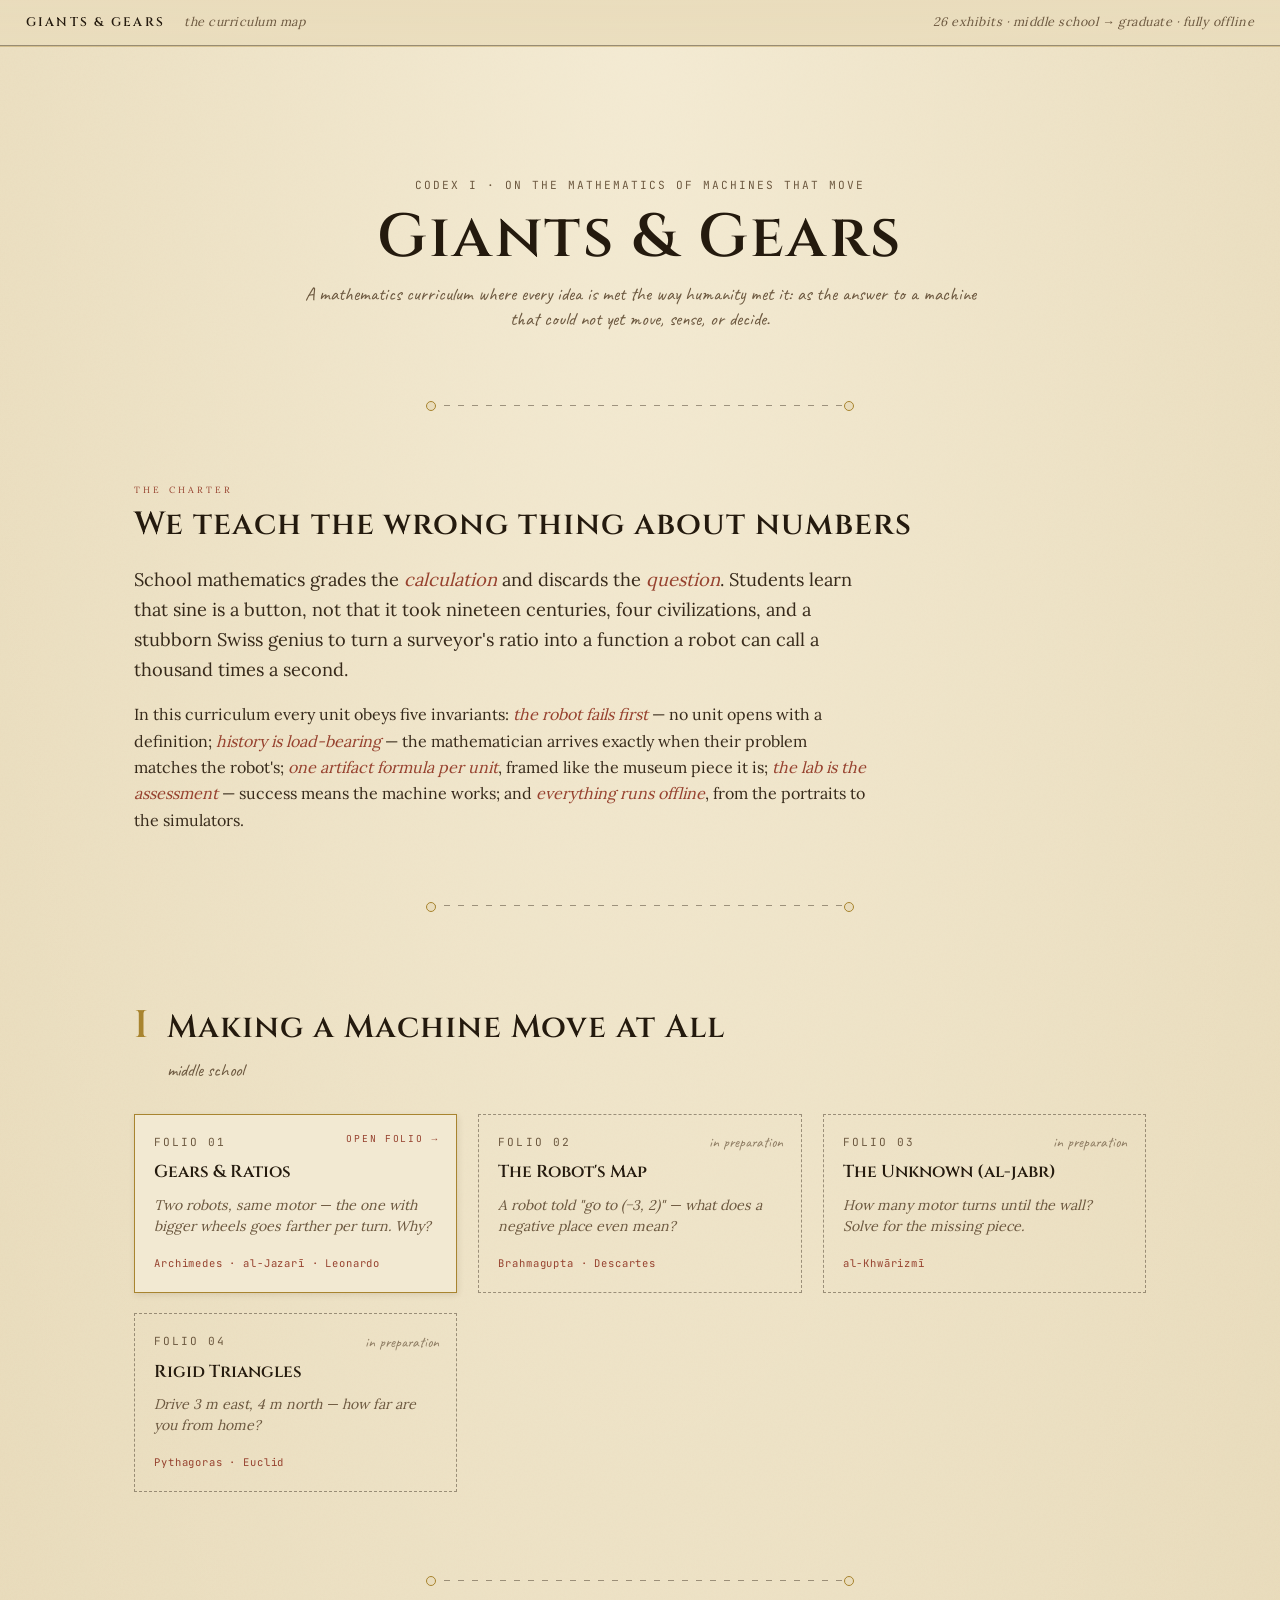
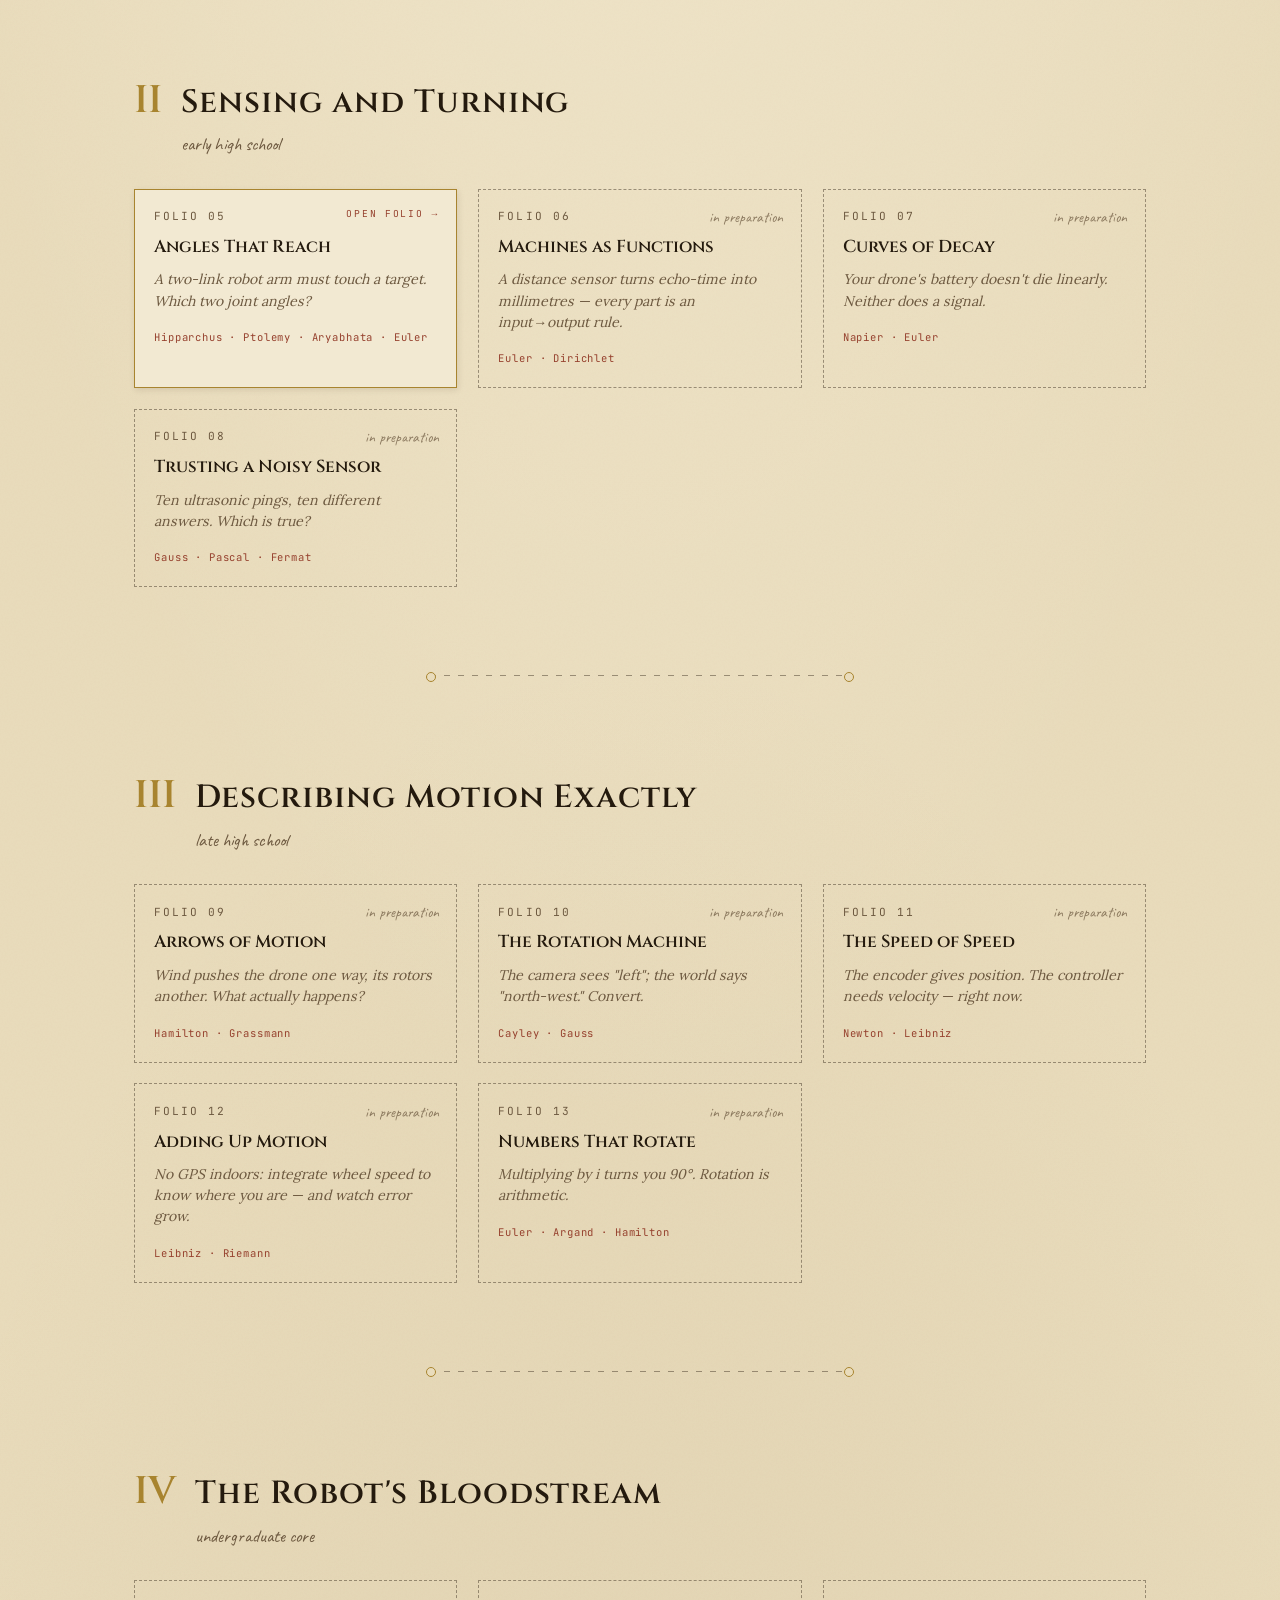
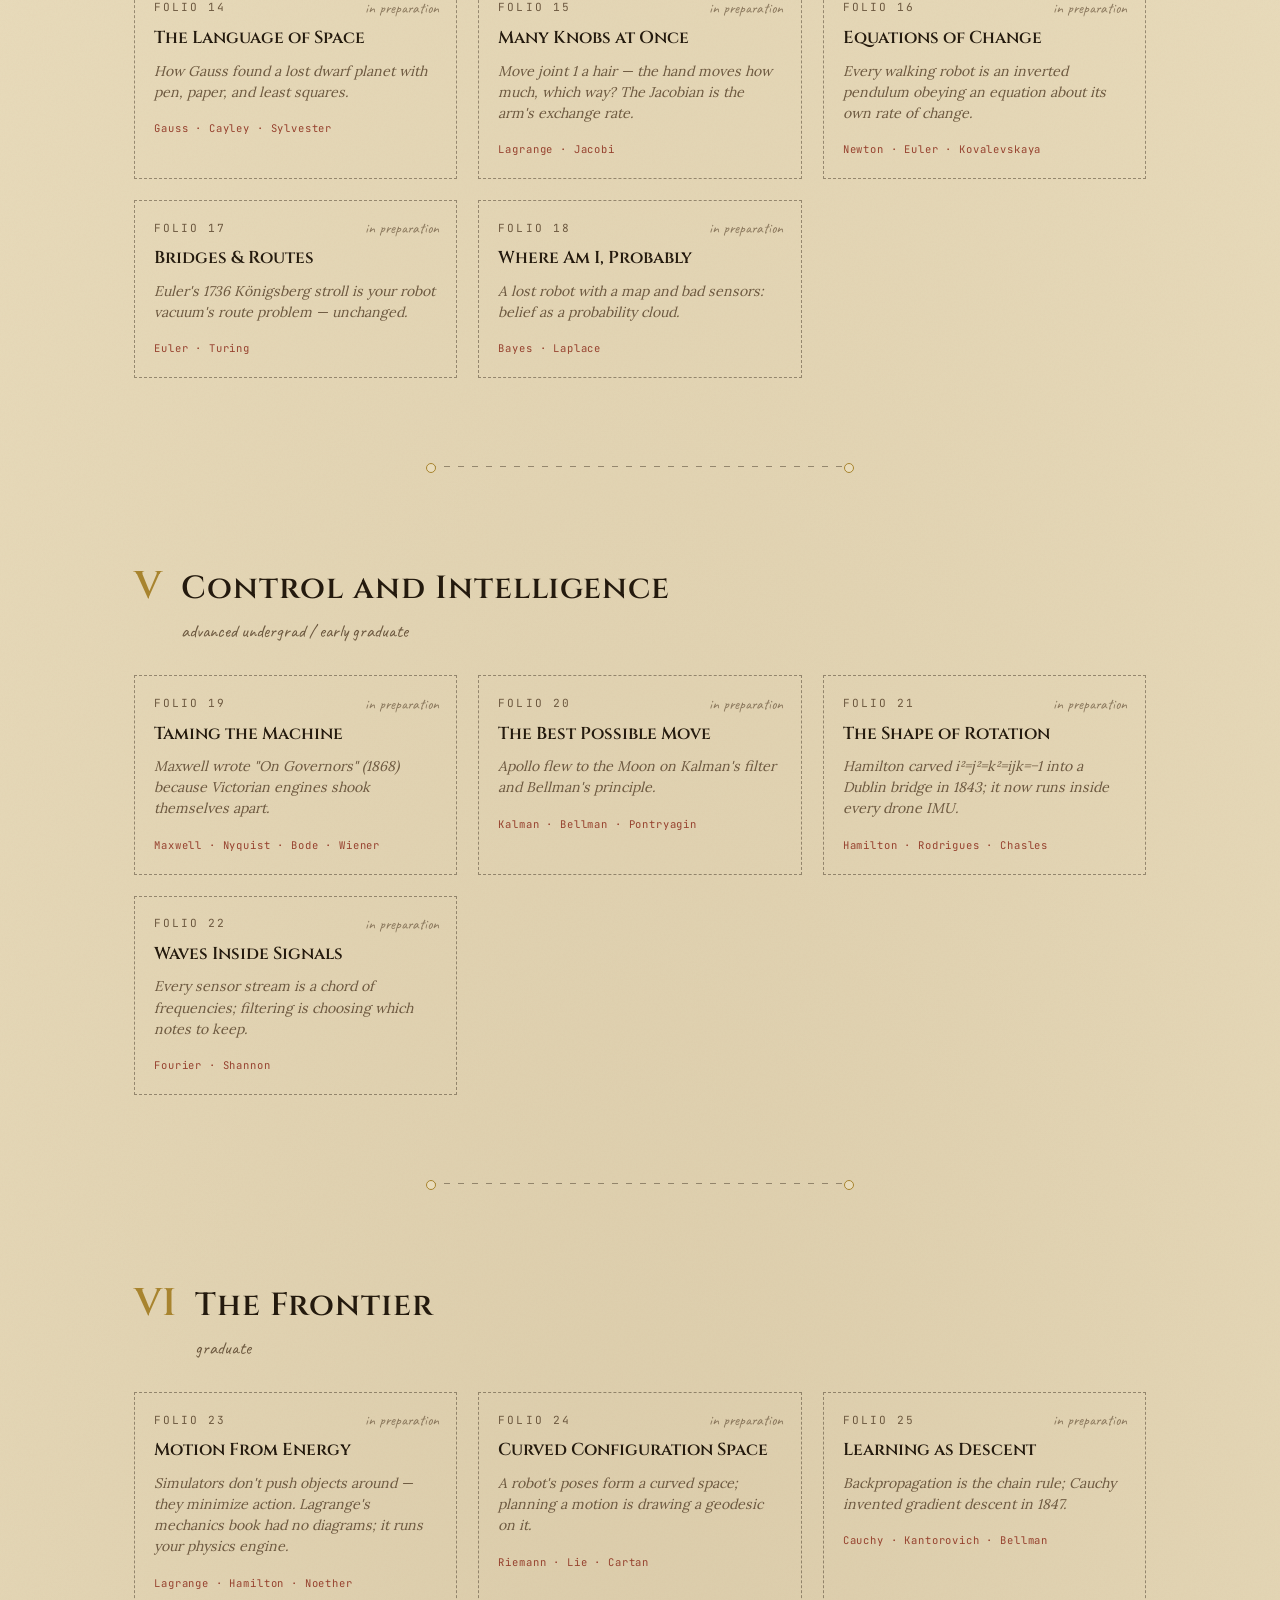
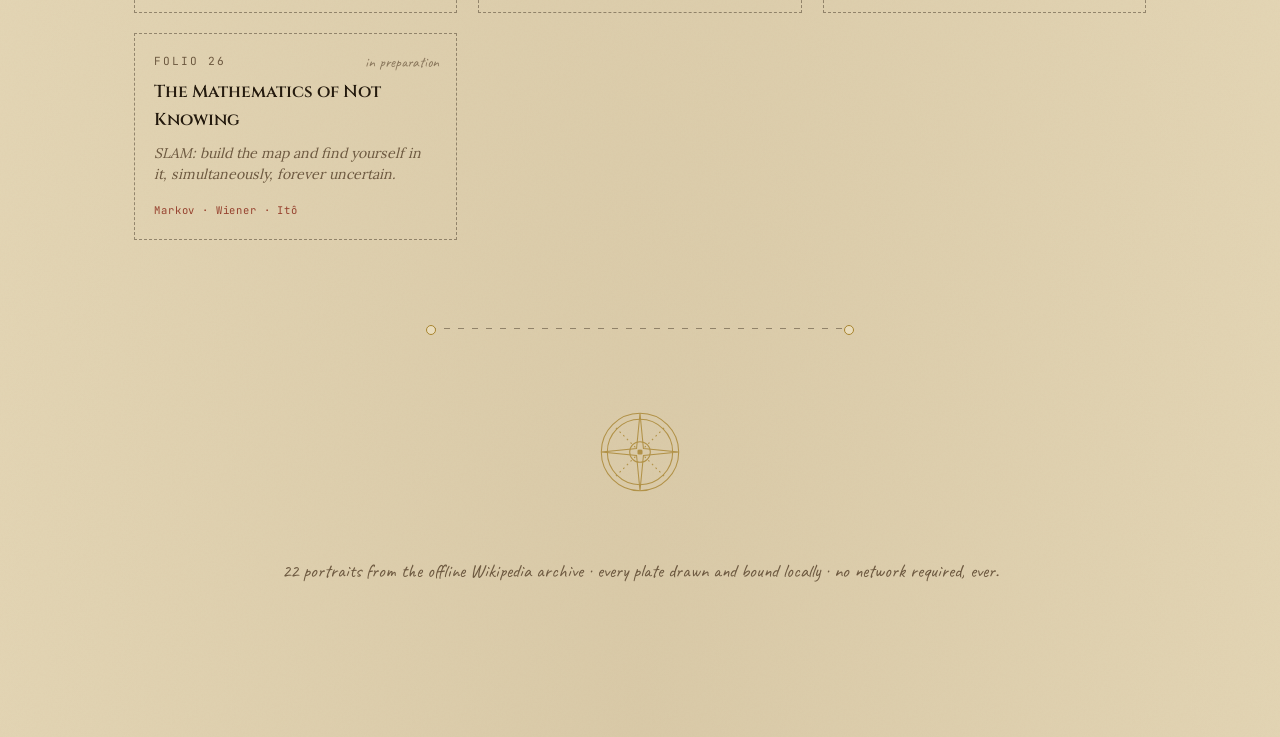
==== index.html @ b10ef2d5 "Giants & Gears — robotics-first math curriculum site Codex-styled offline site: full 26-unit skeleto" ====
<!doctype html>
<html lang="en">
<head>
<meta charset="utf-8">
<meta name="viewport" content="width=device-width, initial-scale=1">
<title>Giants &amp; Gears — a robotics-first mathematics curriculum</title>
<link rel="stylesheet" href="assets/css/golden-archive-kit.css">
<link rel="stylesheet" href="assets/css/site.css">
</head>
<body>
<nav class="chrome">
  <a class="wordmark" href="index.html">Giants &amp; Gears</a>
  <span class="crumb">the curriculum map</span>
  <span class="right">26 exhibits · middle school → graduate · fully offline</span>
</nav>

<main>
  <header style="text-align:center; margin:4rem 0 1rem;">
    <div class="catalog reveal">CODEX I · ON THE MATHEMATICS OF MACHINES THAT MOVE</div>
    <h1 class="reveal" style="margin:.6rem 0;">Giants &amp; Gears</h1>
    <p class="plaque-caption reveal" style="max-width:44rem;margin:0 auto;">
      A mathematics curriculum where every idea is met the way humanity met it:
      as the answer to a machine that could not yet move, sense, or decide.
    </p>
  </header>

  <div class="constellation-rule"></div>

  <section class="exhibit wide reveal" style="margin:3rem 0;">
    <div>
      <div class="smallcaps">the charter</div>
      <h2>We teach the wrong thing about numbers</h2>
      <p class="lede">
        School mathematics grades the <em>calculation</em> and discards the
        <em>question</em>. Students learn that sine is a button, not that it took
        nineteen centuries, four civilizations, and a stubborn Swiss genius to turn
        a surveyor's ratio into a function a robot can call a thousand times a second.
      </p>
      <p style="margin-top:1rem;">
        In this curriculum every unit obeys five invariants:
        <em>the robot fails first</em> — no unit opens with a definition;
        <em>history is load-bearing</em> — the mathematician arrives exactly when their problem matches the robot's;
        <em>one artifact formula per unit</em>, framed like the museum piece it is;
        <em>the lab is the assessment</em> — success means the machine works;
        and <em>everything runs offline</em>, from the portraits to the simulators.
      </p>
    </div>
  </section>

  <div class="constellation-rule"></div>
  <div id="map"></div>

  <div class="seal">
    <svg viewBox="0 0 100 100" xmlns="http://www.w3.org/2000/svg" aria-label="compass rose seal">
      <g fill="none" stroke="#a8842f" stroke-width="1.2">
        <circle cx="50" cy="50" r="45"/>
        <circle cx="50" cy="50" r="38"/>
        <circle cx="50" cy="50" r="12"/>
        <path d="M50 5 L54 46 L95 50 L54 54 L50 95 L46 54 L5 50 L46 46 Z"/>
        <path d="M22 22 L50 50 M78 22 L50 50 M22 78 L50 50 M78 78 L50 50" stroke-dasharray="2 4"/>
      </g>
      <circle cx="50" cy="50" r="3" fill="#a8842f"/>
    </svg>
  </div>

  <footer>
    <div class="plaque-caption">
      22 portraits from the offline Wikipedia archive · every plate drawn and bound
      locally · no network required, ever.
    </div>
  </footer>
</main>

<script>
// ---- the curriculum, as data ----
const STAGES = [
  { num: 'I', name: 'Making a Machine Move at All', band: 'middle school', units: [
    { n: 1, t: 'Gears & Ratios', h: 'Two robots, same motor — the one with bigger wheels goes farther per turn. Why?', g: 'Archimedes · al-Jazarī · Leonardo', href: 'units/gears-and-ratios.html' },
    { n: 2, t: "The Robot's Map", h: 'A robot told "go to (−3, 2)" — what does a negative place even mean?', g: 'Brahmagupta · Descartes' },
    { n: 3, t: 'The Unknown (al-jabr)', h: 'How many motor turns until the wall? Solve for the missing piece.', g: 'al-Khwārizmī' },
    { n: 4, t: 'Rigid Triangles', h: 'Drive 3 m east, 4 m north — how far are you from home?', g: 'Pythagoras · Euclid' },
  ]},
  { num: 'II', name: 'Sensing and Turning', band: 'early high school', units: [
    { n: 5, t: 'Angles That Reach', h: 'A two-link robot arm must touch a target. Which two joint angles?', g: 'Hipparchus · Ptolemy · Aryabhata · Euler', href: 'units/angles-that-reach.html' },
    { n: 6, t: 'Machines as Functions', h: 'A distance sensor turns echo-time into millimetres — every part is an input→output rule.', g: 'Euler · Dirichlet' },
    { n: 7, t: 'Curves of Decay', h: "Your drone's battery doesn't die linearly. Neither does a signal.", g: 'Napier · Euler' },
    { n: 8, t: 'Trusting a Noisy Sensor', h: 'Ten ultrasonic pings, ten different answers. Which is true?', g: 'Gauss · Pascal · Fermat' },
  ]},
  { num: 'III', name: 'Describing Motion Exactly', band: 'late high school', units: [
    { n: 9, t: 'Arrows of Motion', h: 'Wind pushes the drone one way, its rotors another. What actually happens?', g: 'Hamilton · Grassmann' },
    { n: 10, t: 'The Rotation Machine', h: 'The camera sees "left"; the world says "north-west." Convert.', g: 'Cayley · Gauss' },
    { n: 11, t: 'The Speed of Speed', h: 'The encoder gives position. The controller needs velocity — right now.', g: 'Newton · Leibniz' },
    { n: 12, t: 'Adding Up Motion', h: 'No GPS indoors: integrate wheel speed to know where you are — and watch error grow.', g: 'Leibniz · Riemann' },
    { n: 13, t: 'Numbers That Rotate', h: 'Multiplying by i turns you 90°. Rotation is arithmetic.', g: 'Euler · Argand · Hamilton' },
  ]},
  { num: 'IV', name: "The Robot's Bloodstream", band: 'undergraduate core', units: [
    { n: 14, t: 'The Language of Space', h: 'How Gauss found a lost dwarf planet with pen, paper, and least squares.', g: 'Gauss · Cayley · Sylvester' },
    { n: 15, t: 'Many Knobs at Once', h: "Move joint 1 a hair — the hand moves how much, which way? The Jacobian is the arm's exchange rate.", g: 'Lagrange · Jacobi' },
    { n: 16, t: 'Equations of Change', h: 'Every walking robot is an inverted pendulum obeying an equation about its own rate of change.', g: 'Newton · Euler · Kovalevskaya' },
    { n: 17, t: 'Bridges & Routes', h: "Euler's 1736 Königsberg stroll is your robot vacuum's route problem — unchanged.", g: 'Euler · Turing' },
    { n: 18, t: 'Where Am I, Probably', h: 'A lost robot with a map and bad sensors: belief as a probability cloud.', g: 'Bayes · Laplace' },
  ]},
  { num: 'V', name: 'Control and Intelligence', band: 'advanced undergrad / early graduate', units: [
    { n: 19, t: 'Taming the Machine', h: 'Maxwell wrote "On Governors" (1868) because Victorian engines shook themselves apart.', g: 'Maxwell · Nyquist · Bode · Wiener' },
    { n: 20, t: 'The Best Possible Move', h: "Apollo flew to the Moon on Kalman's filter and Bellman's principle.", g: 'Kalman · Bellman · Pontryagin' },
    { n: 21, t: 'The Shape of Rotation', h: 'Hamilton carved i²=j²=k²=ijk=−1 into a Dublin bridge in 1843; it now runs inside every drone IMU.', g: 'Hamilton · Rodrigues · Chasles' },
    { n: 22, t: 'Waves Inside Signals', h: 'Every sensor stream is a chord of frequencies; filtering is choosing which notes to keep.', g: 'Fourier · Shannon' },
  ]},
  { num: 'VI', name: 'The Frontier', band: 'graduate', units: [
    { n: 23, t: 'Motion From Energy', h: "Simulators don't push objects around — they minimize action. Lagrange's mechanics book had no diagrams; it runs your physics engine.", g: 'Lagrange · Hamilton · Noether' },
    { n: 24, t: 'Curved Configuration Space', h: "A robot's poses form a curved space; planning a motion is drawing a geodesic on it.", g: 'Riemann · Lie · Cartan' },
    { n: 25, t: 'Learning as Descent', h: 'Backpropagation is the chain rule; Cauchy invented gradient descent in 1847.', g: 'Cauchy · Kantorovich · Bellman' },
    { n: 26, t: 'The Mathematics of Not Knowing', h: 'SLAM: build the map and find yourself in it, simultaneously, forever uncertain.', g: 'Markov · Wiener · Itô' },
  ]},
];

const map = document.getElementById('map');
for (const s of STAGES) {
  const stage = document.createElement('section');
  stage.className = 'stage';
  stage.innerHTML = `
    <div class="stage-head reveal">
      <span class="num">${s.num}</span>
      <div>
        <h2 style="margin:0;">${s.name}</h2>
        <span class="band">${s.band}</span>
      </div>
    </div>`;
  const grid = document.createElement('div');
  grid.className = 'units';
  for (const u of s.units) {
    const a = document.createElement(u.href ? 'a' : 'div');
    if (u.href) { a.href = u.href; a.className = 'unit open reveal'; }
    else a.className = 'unit planned reveal';
    a.innerHTML = `
      <span class="catalog">FOLIO ${String(u.n).padStart(2, '0')}</span>
      <span class="title">${u.t}</span>
      <p class="hook">${u.h}</p>
      <span class="giants">${u.g}</span>`;
    grid.appendChild(a);
  }
  stage.appendChild(grid);
  map.appendChild(stage);
  const rule = document.createElement('div');
  rule.className = 'constellation-rule';
  map.appendChild(rule);
}
</script>
<script src="assets/js/site.js"></script>
</body>
</html>
---- assets/css/golden-archive-kit.css ----
﻿/* ============================================================
   Golden Archive kit — generated by Ultra-PC assets
   palette: golden-archive   gradient: archive-space
   fonts: Fraunces (body) / Playfair Display (display)
   ============================================================ */

:root {  /* Golden Archive */
  --font: 'Fraunces', 'Georgia', serif;
  --mono: 'JetBrains Mono', 'Consolas', monospace;
  --bg: #04070f;
  --bg2: #0a1224;
  --surface: #0b101f;
  --surface-glass: rgba(217,180,83,0.06);
  --accent: #d9b453;
  --accent2: #f2dc9b;
  --text: #e8e2d0;
  --muted: #77809a;
  --border: #5a4b2c;
  --radius: 6px;
  --shadow: 0 0 24px rgba(217,180,83,0.18);
}

/* --- base --- */
* { box-sizing: border-box; margin: 0; }
body { font-family: var(--font); color: var(--text);
       background: var(--bg); line-height: 1.6; }
.btn { padding: 0.7rem 1.5rem; border: 1px solid var(--border);
       border-radius: var(--radius); cursor: pointer; font-weight: 600;
       background: var(--accent); color: #fff;
       transition: filter .15s, transform .05s; }
.btn:hover { filter: brightness(1.08); } .btn:active { transform: translateY(1px); }

/* --- gradient util (archive-space) --- */
.hero-bg { background: radial-gradient(at 72% 8%, rgba(217,180,83,0.13) 0px, transparent 45%), radial-gradient(at 18% 85%, rgba(32,42,92,0.55) 0px, transparent 55%), linear-gradient(180deg, #04070f 0%, #0a1224 100%); }

/* --- navbar-glass --- */
.nav {
  display: flex; align-items: center; justify-content: space-between;
  padding: 0.8rem 1.4rem; position: sticky; top: 0; z-index: 50;
  background: rgba(255, 255, 255, 0.55);
  backdrop-filter: blur(12px) saturate(150%);
  -webkit-backdrop-filter: blur(12px) saturate(150%);
  border-bottom: 1px solid rgba(255, 255, 255, 0.4);
}
.nav .brand { font-weight: 700; letter-spacing: -0.01em; }
.nav a { color: inherit; text-decoration: none; opacity: 0.75; margin-left: 1.2rem; }
.nav a:hover { opacity: 1; }

/* --- hero-centered --- */
.hero {
  min-height: 70vh; display: grid; place-items: center;
  text-align: center; padding: 4rem 1.5rem; gap: 1rem;
}
.hero h1 { font-size: clamp(2rem, 6vw, 4rem); line-height: 1.05; letter-spacing: -0.02em; }
.hero p { max-width: 52ch; margin: 0 auto; opacity: 0.75; font-size: 1.1rem; }
.hero .cta { display: flex; gap: 0.8rem; justify-content: center; margin-top: 0.6rem; }

/* --- feature-card --- */
.feature {
  padding: 1.5rem; border-radius: 16px;
  background: var(--surface, #fff);
  border: 1px solid var(--border, #e5e7eb);
  transition: transform 0.2s, box-shadow 0.2s;
}
.feature:hover { transform: translateY(-4px); box-shadow: 0 12px 28px rgba(0,0,0,0.12); }
.feature .icon {
  width: 44px; height: 44px; border-radius: 12px; display: grid; place-items: center;
  background: color-mix(in srgb, var(--accent, #2b8fd6) 15%, transparent);
  color: var(--accent, #2b8fd6); margin-bottom: 0.8rem;
}

/* --- badge-pill --- */
.badge {
  display: inline-flex; align-items: center; gap: 0.35em;
  padding: 0.25em 0.7em; border-radius: 999px; font-size: 0.8rem; font-weight: 600;
  background: color-mix(in srgb, var(--accent, #2b8fd6) 15%, transparent);
  color: var(--accent, #2b8fd6);
}

/* --- input-field --- */
.field {
  width: 100%; padding: 0.7rem 1rem; border-radius: 10px;
  border: 1px solid var(--border, #d1d5db);
  background: var(--surface, #fff); color: inherit; font: inherit;
  transition: border-color 0.15s, box-shadow 0.15s;
}
.field:focus {
  outline: none; border-color: var(--accent, #2b8fd6);
  box-shadow: 0 0 0 3px color-mix(in srgb, var(--accent, #2b8fd6) 25%, transparent);
}

/* --- animation: fade-in-up --- */
.fade-in-up { animation: fade-in-up 0.6s cubic-bezier(0.22,1,0.36,1) both; }
@keyframes fade-in-up { from { opacity: 0; transform: translateY(20px); } to { opacity: 1; transform: none; } }
---- assets/css/site.css ----
/* ============================================================
   Giants & Gears — "da Vinci codex" styling
   Parchment field, iron-gall ink, red-chalk annotations, and a
   faint hint of gold leaf. Interactive labs remain dark navy
   "technical plates" bound into the notebook.
   Performance notes: no fixed blend-mode overlays, no rAF loops —
   texture and vignette are static backgrounds.
   ============================================================ */

@font-face {
  font-family: 'Cinzel';
  src: url('../fonts/cinzel-600.woff2') format('woff2');
  font-weight: 600; font-display: swap;
}
@font-face {
  font-family: 'Lora';
  src: url('../fonts/lora-400.woff2') format('woff2');
  font-weight: 400; font-display: swap;
}
@font-face {
  font-family: 'Caveat';
  src: url('../fonts/caveat-400.woff2') format('woff2');
  font-weight: 400; font-display: swap;
}
@font-face {
  font-family: 'JetBrains Mono';
  src: url('../fonts/jetbrains-mono-400.woff2') format('woff2');
  font-weight: 400; font-display: swap;
}

:root {
  /* codex palette — grown from the vault's dark-academia set */
  --paper: #e9dcbc;
  --paper-deep: #ddcda6;
  --mat: #f2e9d2;          /* lighter mat inside frames */
  --ink: #372a1b;
  --ink-strong: #241a0e;
  --sepia: #6d5940;        /* muted labels, metadata */
  --chalk: #96412e;        /* red chalk / sanguine accents */
  --gold: #a8842f;         /* faint gold leaf — used sparingly */
  --gold-hi: #c2a04a;
  --rule: rgba(55, 42, 27, .45);
  --plate: #0d1b2a;        /* the dark technical plates (labs, diagrams) */

  --display: 'Cinzel', 'Georgia', serif;
  --hand: 'Caveat', cursive;
  --font: 'Lora', Georgia, serif;
  --mono: 'JetBrains Mono', Consolas, monospace;
}

html { scroll-behavior: smooth; }

body {
  font-family: var(--font);
  color: var(--ink);
  background-color: var(--paper);
  /* static paper grain + gentle age vignette — painted once, never composited */
  background-image:
    radial-gradient(ellipse 120% 90% at 50% 0%, rgba(255, 250, 235, .5), transparent 55%),
    radial-gradient(ellipse 140% 100% at 50% 100%, rgba(120, 90, 45, .14), transparent 60%),
    url("data:image/svg+xml,%3Csvg xmlns='http://www.w3.org/2000/svg' width='240' height='240'%3E%3Cfilter id='p'%3E%3CfeTurbulence type='fractalNoise' baseFrequency='0.55' numOctaves='2'/%3E%3CfeColorMatrix values='0 0 0 0 0.48 0 0 0 0 0.38 0 0 0 0 0.22 0 0 0 0.055 0'/%3E%3C/filter%3E%3Crect width='240' height='240' filter='url(%23p)'/%3E%3C/svg%3E");
  line-height: 1.65;
  min-height: 100vh;
  overflow-x: hidden;
}

/* ---- chrome: a codex header rule ---- */
.chrome {
  position: fixed; top: 0; left: 0; right: 0; z-index: 100;
  display: flex; align-items: baseline; gap: 1.2rem;
  padding: .7rem 1.6rem;
  background: linear-gradient(rgba(233, 220, 188, .97), rgba(233, 220, 188, .88));
  border-bottom: 1px solid var(--rule);
  box-shadow: 0 1px 0 rgba(168, 132, 47, .35);   /* the gold hairline */
  font-size: .78rem; letter-spacing: .14em; text-transform: uppercase;
}
.chrome .wordmark { font-family: var(--display); color: var(--ink-strong); font-weight: 600; text-decoration: none; letter-spacing: .18em; }
.chrome .crumb { color: var(--sepia); font-style: italic; text-transform: none; letter-spacing: .04em; }
.chrome .right { margin-left: auto; color: var(--sepia); font-style: italic; text-transform: none; letter-spacing: .04em; }

main { max-width: 1060px; margin: 0 auto; padding: 7rem 1.5rem 6rem; }

/* ---- typography: inscription capitals, ink body, chalk notes ---- */
h1, h2, h3 { font-family: var(--display); font-weight: 600; color: var(--ink-strong); }
h1 { font-size: clamp(2.2rem, 5.6vw, 3.8rem); line-height: 1.12; letter-spacing: .04em; }
h2 { font-size: clamp(1.4rem, 3.2vw, 2rem); margin-bottom: .8rem; letter-spacing: .03em; }
h3 { font-size: 1.1rem; }
.smallcaps {
  font-variant: small-caps; letter-spacing: .24em; font-size: .82rem;
  color: var(--chalk); text-transform: lowercase;
}
.catalog { font-family: var(--mono); font-size: .7rem; color: var(--sepia); letter-spacing: .18em; }
.plaque-caption { font-family: var(--hand); color: var(--sepia); font-size: 1.18rem; line-height: 1.35; }
p.lede { font-size: 1.14rem; color: var(--ink); max-width: 46rem; }
p { color: var(--ink); max-width: 46rem; }
em { color: var(--chalk); }
code, .mono { font-family: var(--mono); color: var(--ink-strong); background: rgba(168, 132, 47, .12); padding: 0 .25em; border-radius: 3px; font-size: .88em; }

/* ---- the plate frame: ink line, paper mat, whisper of gold ---- */
.frame {
  border: 1px solid var(--gold);
  box-shadow: inset 0 0 0 1px var(--rule), 2px 3px 10px rgba(58, 44, 26, .18);
  background: var(--mat);
  padding: 10px;
}
.frame img, .frame svg { display: block; width: 100%; height: auto; }

/* ---- folio sections ---- */
.exhibit {
  margin: 6rem 0; display: grid; gap: 2.4rem;
  grid-template-columns: minmax(0, 7fr) minmax(0, 5fr);
  align-items: center;
}
.exhibit.flip { grid-template-columns: minmax(0, 5fr) minmax(0, 7fr); }
.exhibit.flip .art { order: -1; }
.exhibit.wide { grid-template-columns: 1fr; }
@media (max-width: 760px) {
  .exhibit, .exhibit.flip { grid-template-columns: 1fr; }
  .exhibit.flip .art { order: 0; }
}

/* reveal: pages settle into place (kept light) */
.reveal { opacity: 0; transform: translateY(18px); transition: opacity .6s ease, transform .6s ease; }
.reveal.lit { opacity: 1; transform: none; }
@media (prefers-reduced-motion: reduce) { .reveal { opacity: 1; transform: none; transition: none; } }

/* ---- portraits: sketches pinned into the notebook ---- */
.gallery { display: flex; flex-wrap: wrap; gap: 2.2rem; justify-content: center; margin: 2.5rem 0; }
.portrait { width: 200px; text-align: center; }
.portrait .frame { padding: 7px; }
.portrait:nth-child(odd) .frame { transform: rotate(-1.1deg); }
.portrait:nth-child(even) .frame { transform: rotate(.8deg); }
.portrait .frame img { filter: sepia(.32) contrast(1.02) saturate(.9); aspect-ratio: 3/4; object-fit: cover; }
.portrait .plaque { margin-top: .8rem; }
.portrait .plaque .name { font-family: var(--display); font-size: .92rem; color: var(--ink-strong); letter-spacing: .08em; }
.portrait .plaque .dates { font-family: var(--mono); font-size: .66rem; color: var(--chalk); letter-spacing: .14em; margin: .2rem 0; }
.portrait .plaque .role { font-family: var(--hand); color: var(--sepia); font-size: 1.02rem; line-height: 1.3; }

/* ---- construction rule: compass points and a dashed ink line ---- */
.constellation-rule {
  height: 1px; margin: 4.5rem auto; max-width: 420px; position: relative;
  background: repeating-linear-gradient(90deg, var(--rule) 0 6px, transparent 6px 14px);
}
.constellation-rule::before, .constellation-rule::after {
  content: ''; position: absolute; top: -3.5px; width: 8px; height: 8px;
  border-radius: 50%; border: 1.5px solid var(--gold); background: var(--paper);
}
.constellation-rule::before { left: -4px; }
.constellation-rule::after { right: -4px; }

/* ---- artifact formulas: ink on the mat, gold hairline ---- */
.formula-artifact { text-align: center; margin: 3rem auto; max-width: 720px; }
.formula-artifact .frame { padding: 2rem 1.8rem; }
.formula-artifact .frame img { width: auto; max-width: 100%; margin: 0 auto; }
.formula-artifact .plaque-caption { margin-top: .9rem; }

/* ---- interactive labs: dark technical plates bound into the page ---- */
.lab {
  border: 1px solid var(--gold);
  box-shadow: inset 0 0 0 1px var(--rule), 2px 4px 12px rgba(58, 44, 26, .2);
  background: var(--mat);
  padding: 1.2rem 1.3rem; margin: 2.5rem 0;
}
.lab-head { display: flex; align-items: baseline; gap: 1rem; margin-bottom: .9rem; }
.lab-head .smallcaps { color: var(--chalk); }
.lab-head .plaque-caption { font-size: 1.08rem; }
.lab canvas { display: block; width: 100%; border: 1px solid var(--rule); background: var(--mat); cursor: crosshair; }
.lab .readout { font-family: var(--mono); font-size: .8rem; color: var(--sepia); margin-top: .9rem; display: flex; flex-wrap: wrap; gap: 1.4rem; }
.lab .readout b { color: var(--ink-strong); font-weight: 400; }
.controls { display: flex; flex-wrap: wrap; gap: 1.2rem; align-items: center; margin-top: 1rem; }
.controls label { color: var(--sepia); font-size: .95rem; font-style: italic; display: flex; align-items: center; gap: .6rem; }
input[type='range'] { accent-color: var(--chalk); width: 170px; }
.toggle {
  font-family: var(--mono); font-size: .74rem; letter-spacing: .1em;
  background: var(--paper); color: var(--ink); border: 1px solid var(--rule);
  border-radius: 3px; padding: .45rem .9rem; cursor: pointer;
  transition: background .15s, color .15s, border-color .15s;
}
.toggle:hover { border-color: var(--chalk); color: var(--chalk); }
.toggle:active { transform: translateY(1px); }
.toggle.on { background: var(--chalk); border-color: var(--chalk); color: var(--mat); }

/* ---- curriculum map (index) ---- */
.stage { margin: 5.5rem 0; }
.stage-head { display: flex; align-items: baseline; gap: 1.2rem; margin-bottom: 1.8rem; }
.stage-head .num { font-family: var(--display); font-size: 2.4rem; color: var(--gold); }
.stage-head .band { font-family: var(--hand); color: var(--sepia); font-size: 1.15rem; }
.units { display: grid; grid-template-columns: repeat(auto-fill, minmax(300px, 1fr)); gap: 1.3rem; }
.unit {
  position: relative; display: block; text-decoration: none;
  border: 1px solid var(--rule);
  background: var(--mat);
  box-shadow: 1px 2px 6px rgba(58, 44, 26, .12);
  padding: 1.1rem 1.2rem;
}
.unit .catalog { display: block; margin-bottom: .45rem; }
.unit .title { font-family: var(--display); font-size: 1.08rem; color: var(--ink-strong); }
.unit .hook { font-style: italic; color: var(--sepia); font-size: .88rem; line-height: 1.5; margin: .5rem 0 .65rem; }
.unit .giants { font-family: var(--mono); font-size: .66rem; color: var(--chalk); letter-spacing: .08em; }

/* only OPEN folios behave like links */
.unit.open { border-color: var(--gold); cursor: pointer; transition: box-shadow .2s, transform .2s; }
.unit.open:hover { box-shadow: 0 0 0 1px var(--gold), 2px 5px 14px rgba(58, 44, 26, .25); transform: translateY(-2px); }
.unit.open::after {
  content: 'OPEN FOLIO →'; position: absolute; top: 1rem; right: 1.1rem;
  font-family: var(--mono); font-size: .6rem; letter-spacing: .18em; color: var(--chalk);
}
/* planned folios read as sketched, not broken */
.unit.planned { border-style: dashed; background: transparent; box-shadow: none; cursor: default; }
.unit.planned::after {
  content: 'in preparation'; position: absolute; top: .95rem; right: 1.1rem;
  font-family: var(--hand); font-size: .95rem; color: var(--sepia); opacity: .75;
}

/* the seal: a compass rose in gold ink, static */
.seal { display: flex; justify-content: center; margin: 5rem 0 2rem; }
.seal svg { width: 86px; height: 86px; opacity: .8; }

footer { text-align: center; padding: 2rem 0 3.5rem; }
footer .plaque-caption { max-width: none; }

a { color: var(--chalk); }
.next-exhibit {
  display: inline-block; margin-top: 1.4rem; padding: .8rem 1.6rem;
  border: 1px solid var(--gold); background: var(--mat); text-decoration: none;
  font-variant: small-caps; letter-spacing: .2em; color: var(--ink-strong);
  box-shadow: inset 0 0 0 1px var(--rule);
  transition: box-shadow .2s;
}
.next-exhibit:hover { box-shadow: inset 0 0 0 1px var(--rule), 2px 4px 12px rgba(58, 44, 26, .25); }
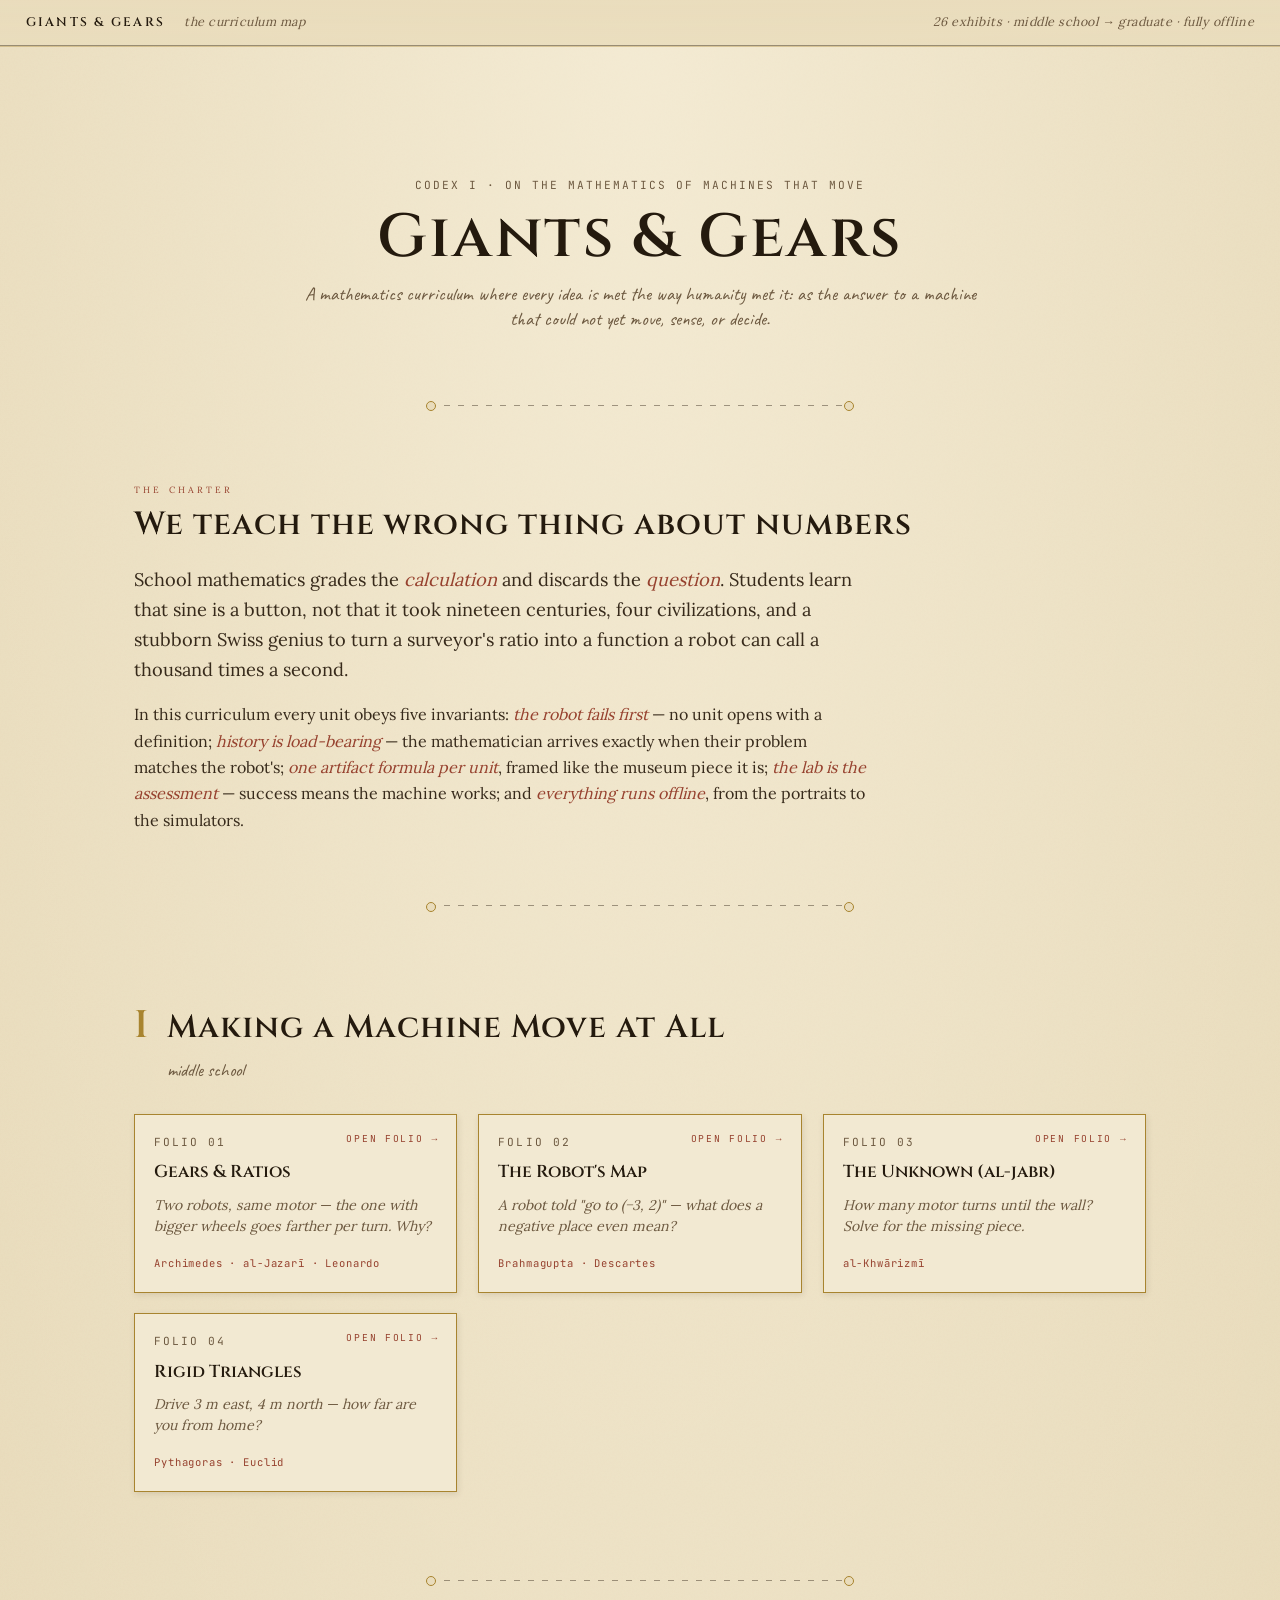
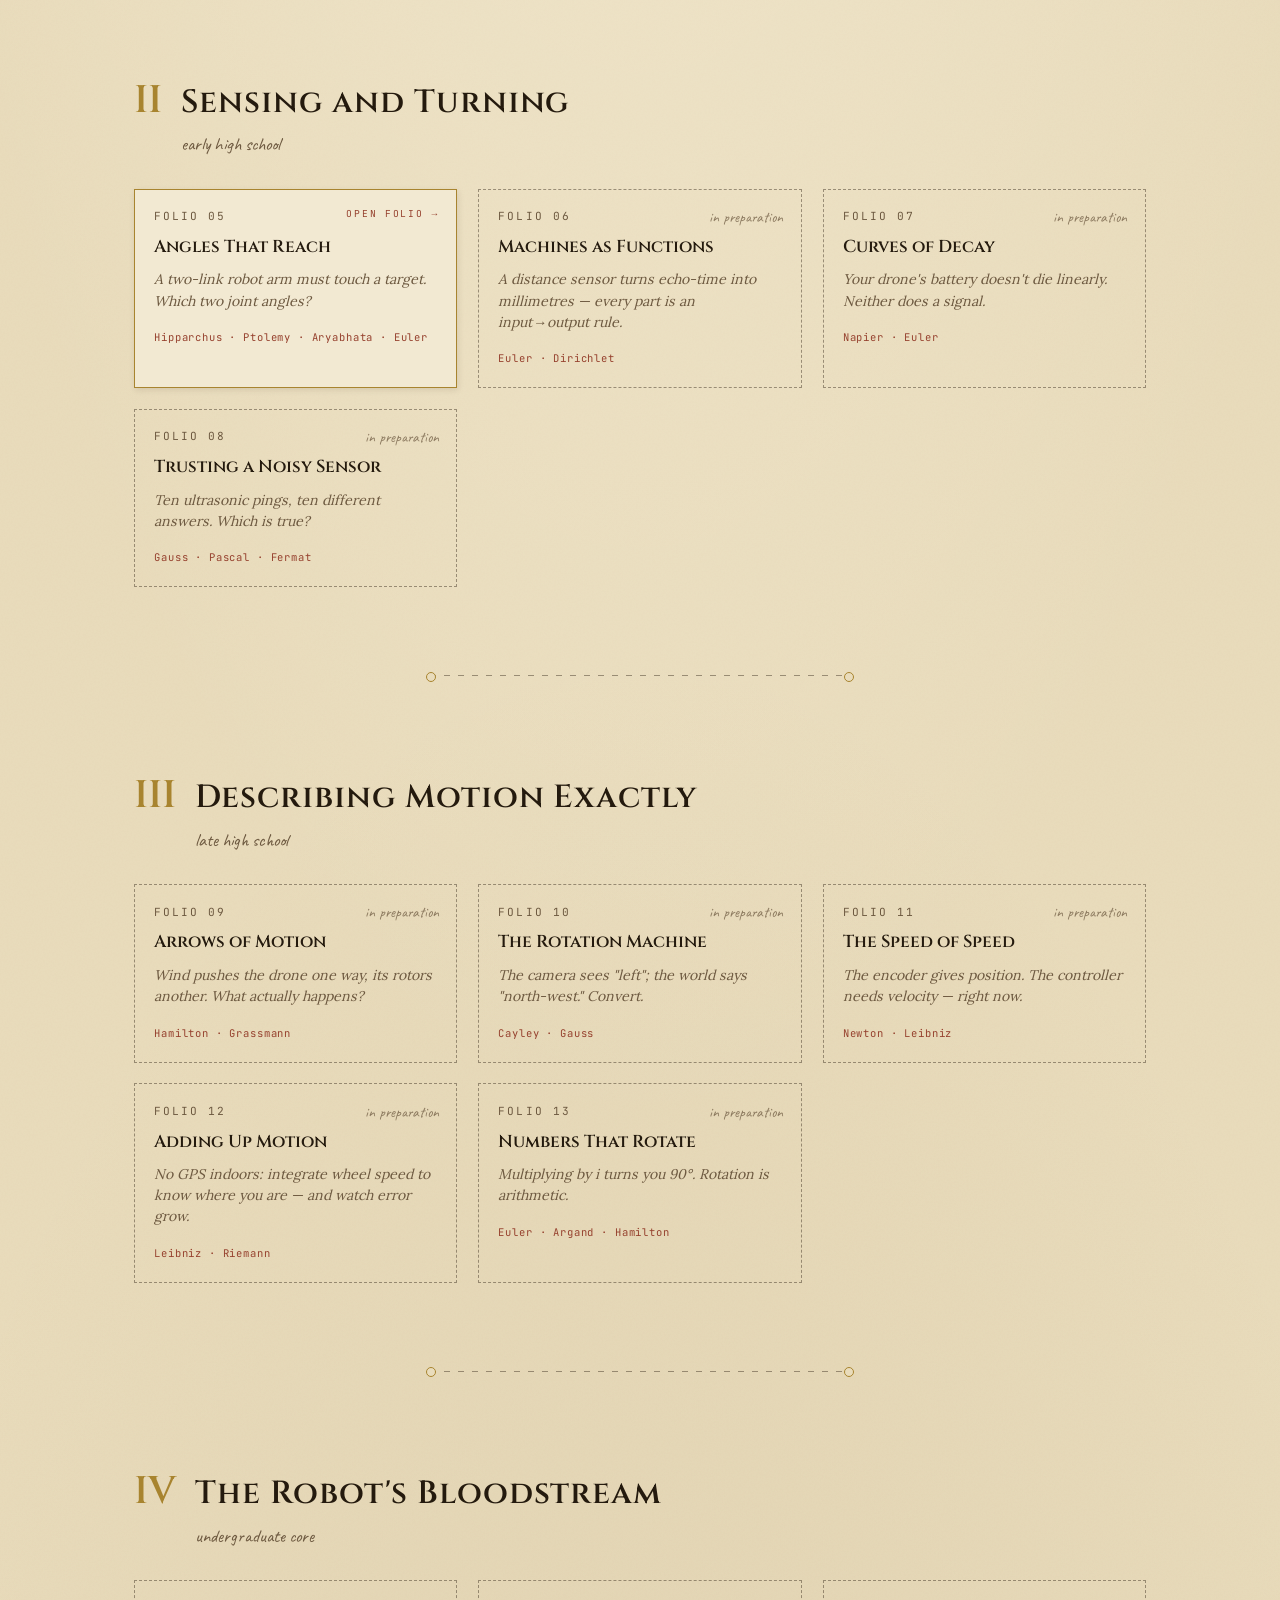
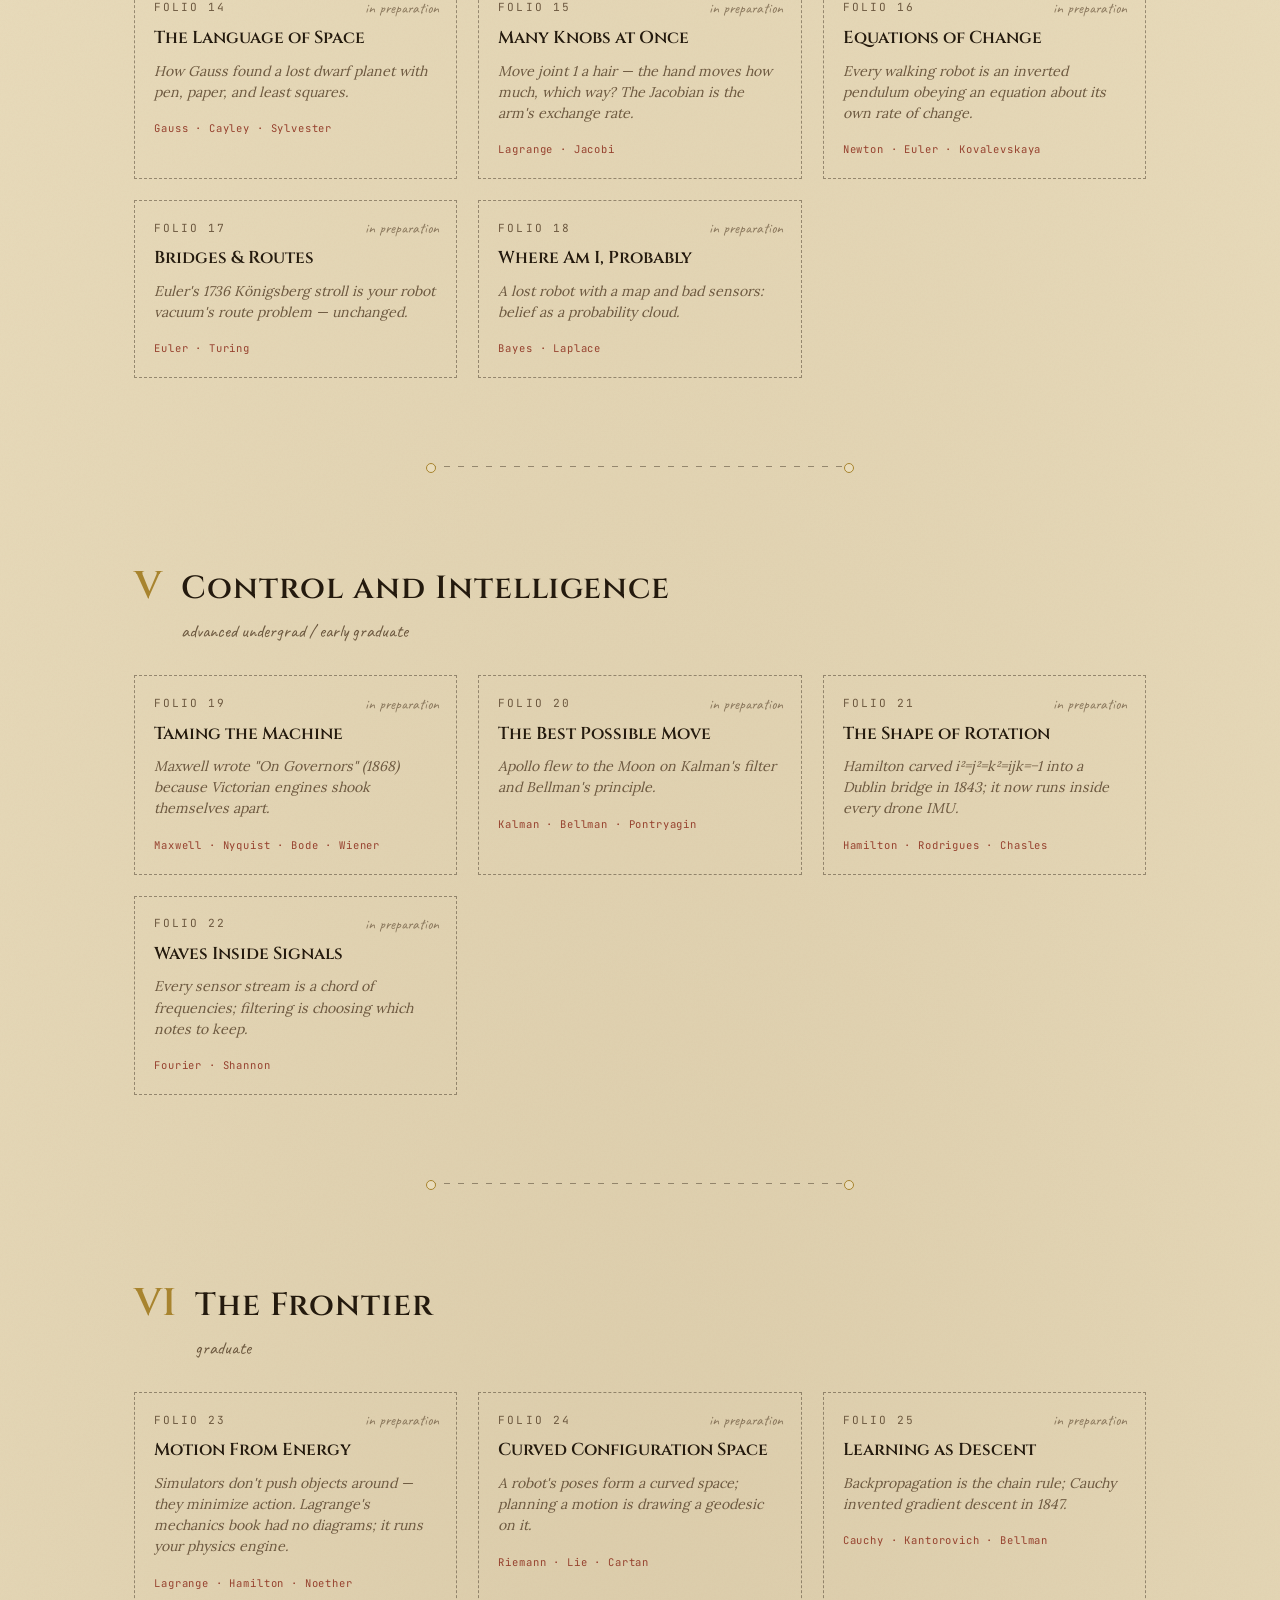
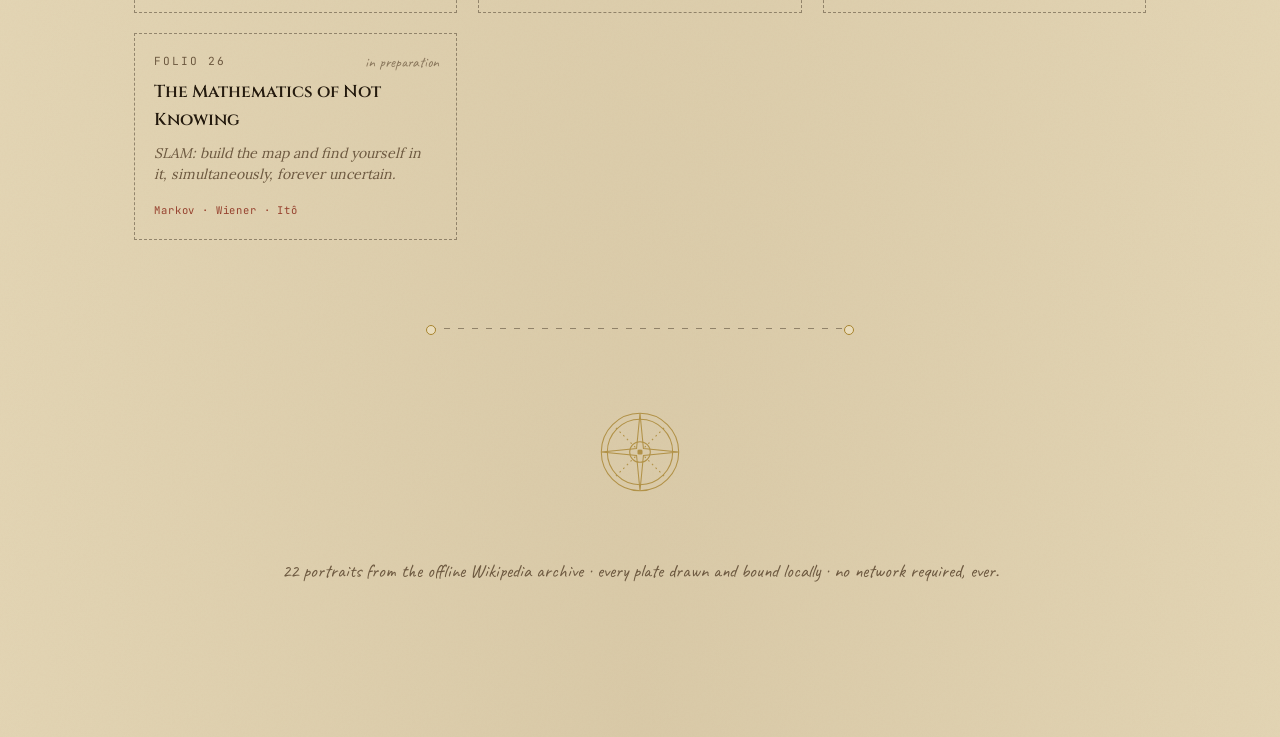
==== commit d09ffe04: "Complete Stage I — Folios 02, 03, 04 The Robot's Map (signed numbers & coordinates; Brahmagupta, Des" ====
--- a/index.html
+++ b/index.html
@@ -76,9 +76,9 @@
 const STAGES = [
   { num: 'I', name: 'Making a Machine Move at All', band: 'middle school', units: [
     { n: 1, t: 'Gears & Ratios', h: 'Two robots, same motor — the one with bigger wheels goes farther per turn. Why?', g: 'Archimedes · al-Jazarī · Leonardo', href: 'units/gears-and-ratios.html' },
-    { n: 2, t: "The Robot's Map", h: 'A robot told "go to (−3, 2)" — what does a negative place even mean?', g: 'Brahmagupta · Descartes' },
-    { n: 3, t: 'The Unknown (al-jabr)', h: 'How many motor turns until the wall? Solve for the missing piece.', g: 'al-Khwārizmī' },
-    { n: 4, t: 'Rigid Triangles', h: 'Drive 3 m east, 4 m north — how far are you from home?', g: 'Pythagoras · Euclid' },
+    { n: 2, t: "The Robot's Map", h: 'A robot told "go to (−3, 2)" — what does a negative place even mean?', g: 'Brahmagupta · Descartes', href: 'units/the-robots-map.html' },
+    { n: 3, t: 'The Unknown (al-jabr)', h: 'How many motor turns until the wall? Solve for the missing piece.', g: 'al-Khwārizmī', href: 'units/the-unknown.html' },
+    { n: 4, t: 'Rigid Triangles', h: 'Drive 3 m east, 4 m north — how far are you from home?', g: 'Pythagoras · Euclid', href: 'units/rigid-triangles.html' },
   ]},
   { num: 'II', name: 'Sensing and Turning', band: 'early high school', units: [
     { n: 5, t: 'Angles That Reach', h: 'A two-link robot arm must touch a target. Which two joint angles?', g: 'Hipparchus · Ptolemy · Aryabhata · Euler', href: 'units/angles-that-reach.html' },
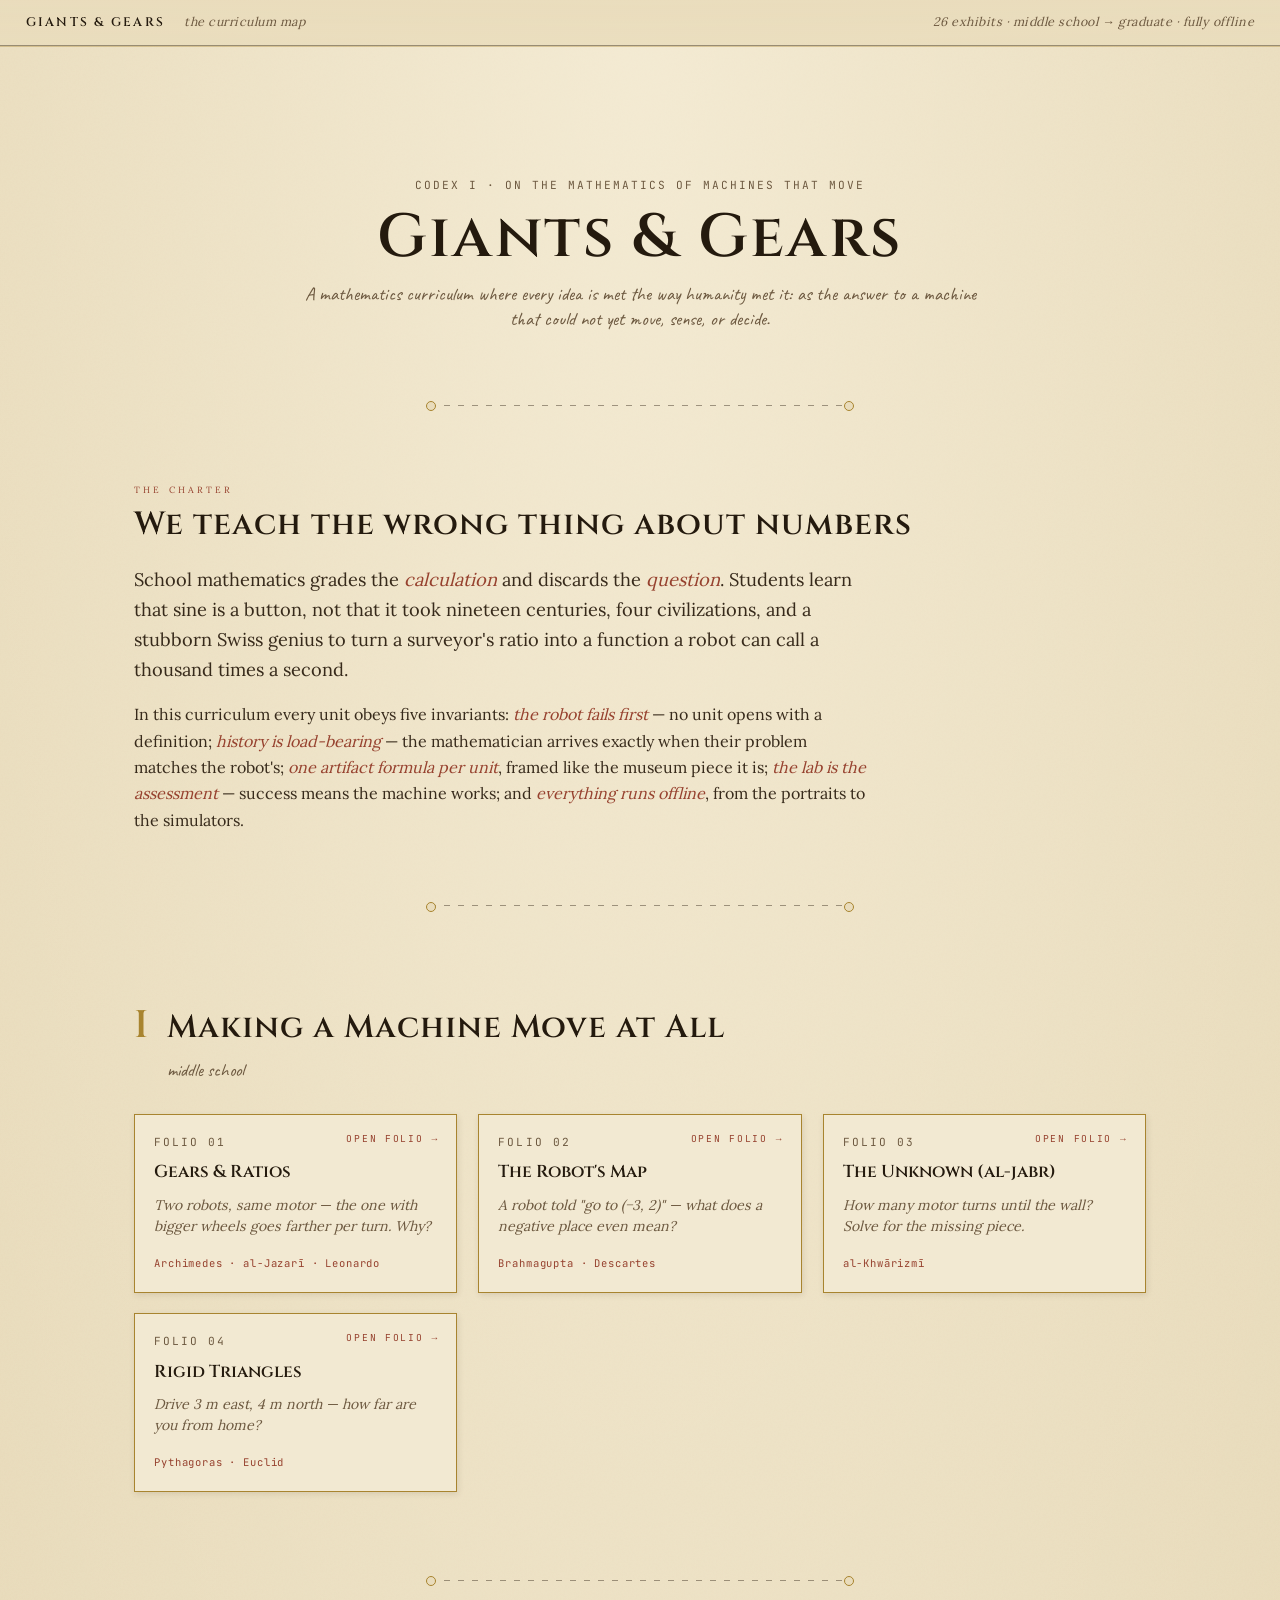
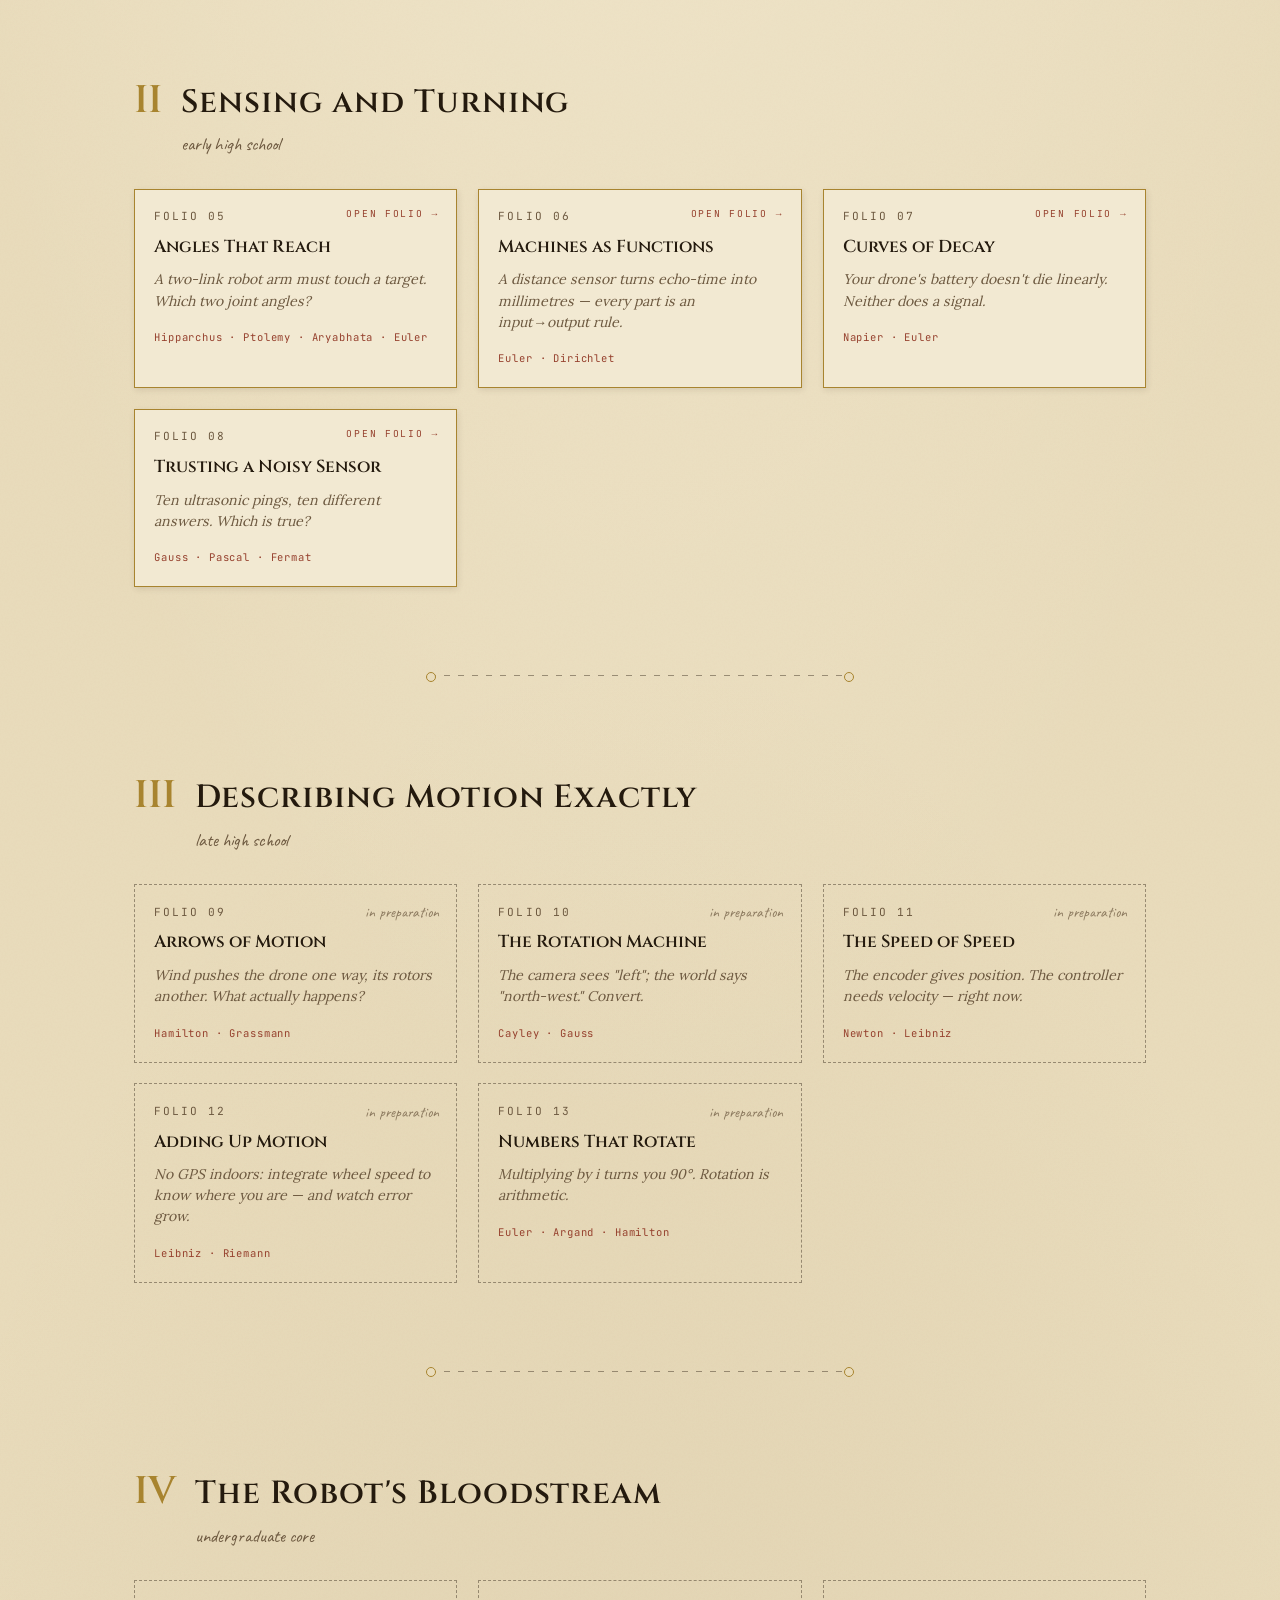
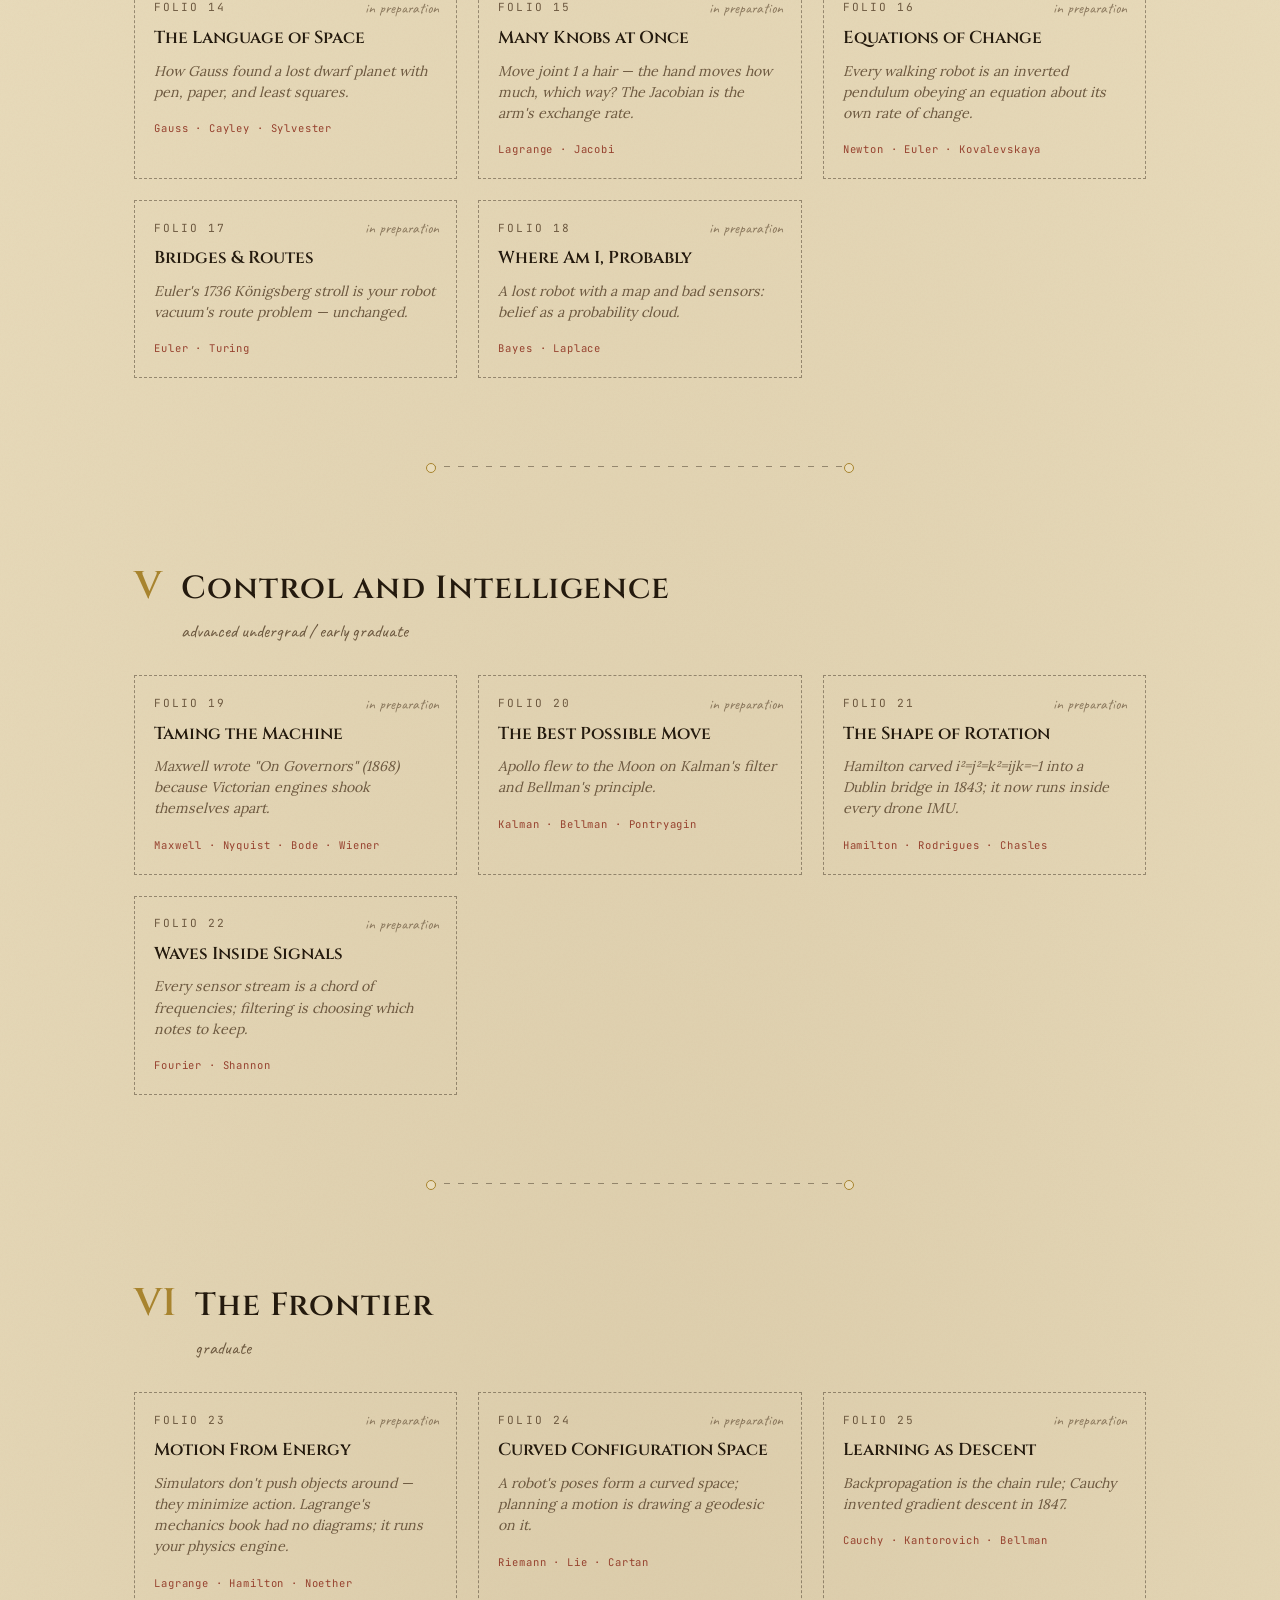
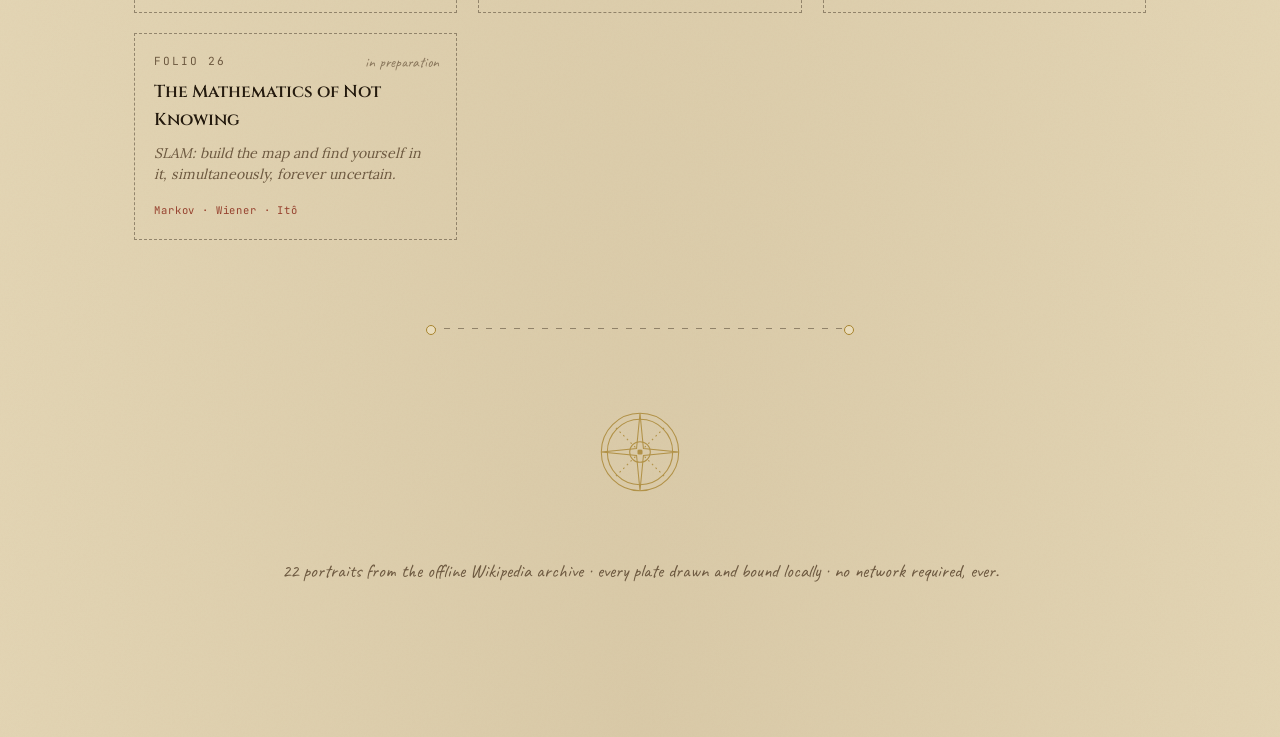
==== commit 25200199: "Complete Stage II — Folios 06, 07, 08; fix load-time canvas sizing Machines as Functions (Euler, Dir" ====
--- a/index.html
+++ b/index.html
@@ -82,9 +82,9 @@
   ]},
   { num: 'II', name: 'Sensing and Turning', band: 'early high school', units: [
     { n: 5, t: 'Angles That Reach', h: 'A two-link robot arm must touch a target. Which two joint angles?', g: 'Hipparchus · Ptolemy · Aryabhata · Euler', href: 'units/angles-that-reach.html' },
-    { n: 6, t: 'Machines as Functions', h: 'A distance sensor turns echo-time into millimetres — every part is an input→output rule.', g: 'Euler · Dirichlet' },
-    { n: 7, t: 'Curves of Decay', h: "Your drone's battery doesn't die linearly. Neither does a signal.", g: 'Napier · Euler' },
-    { n: 8, t: 'Trusting a Noisy Sensor', h: 'Ten ultrasonic pings, ten different answers. Which is true?', g: 'Gauss · Pascal · Fermat' },
+    { n: 6, t: 'Machines as Functions', h: 'A distance sensor turns echo-time into millimetres — every part is an input→output rule.', g: 'Euler · Dirichlet', href: 'units/machines-as-functions.html' },
+    { n: 7, t: 'Curves of Decay', h: "Your drone's battery doesn't die linearly. Neither does a signal.", g: 'Napier · Euler', href: 'units/curves-of-decay.html' },
+    { n: 8, t: 'Trusting a Noisy Sensor', h: 'Ten ultrasonic pings, ten different answers. Which is true?', g: 'Gauss · Pascal · Fermat', href: 'units/trusting-a-noisy-sensor.html' },
   ]},
   { num: 'III', name: 'Describing Motion Exactly', band: 'late high school', units: [
     { n: 9, t: 'Arrows of Motion', h: 'Wind pushes the drone one way, its rotors another. What actually happens?', g: 'Hamilton · Grassmann' },
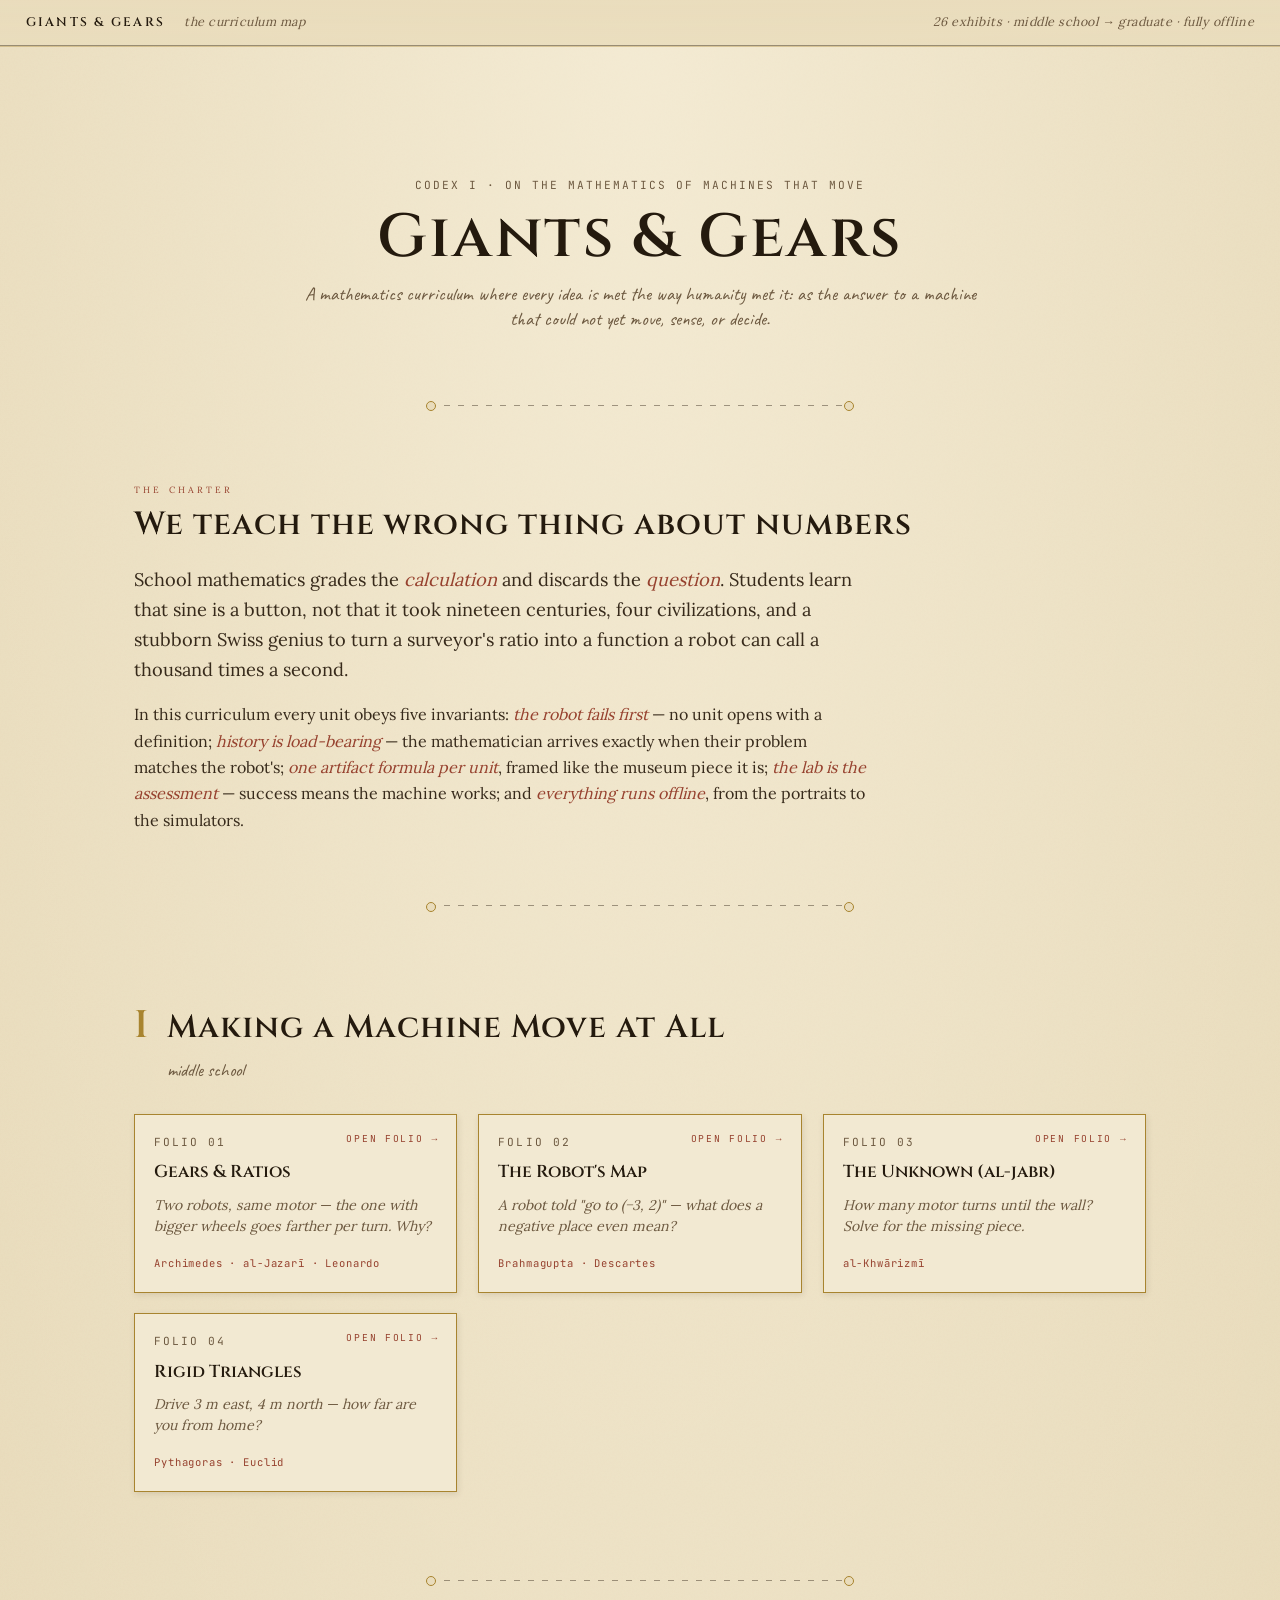
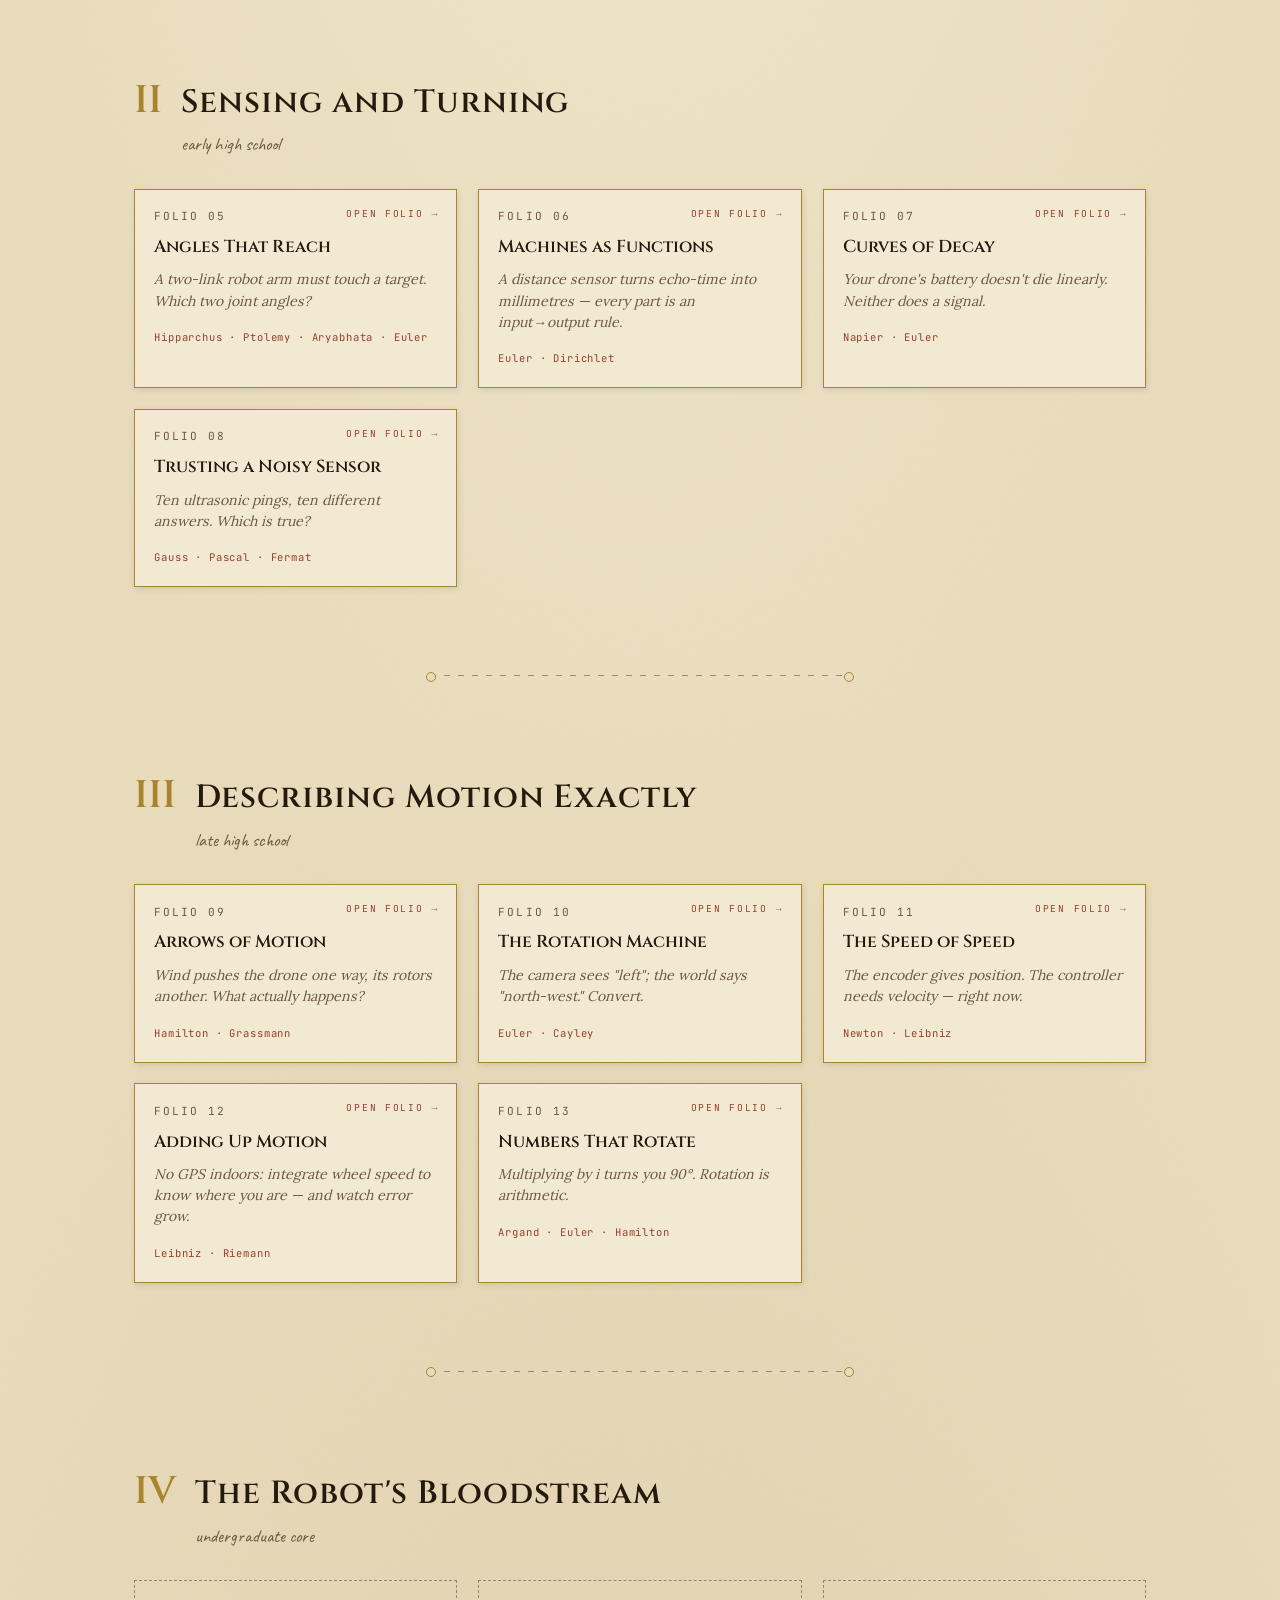
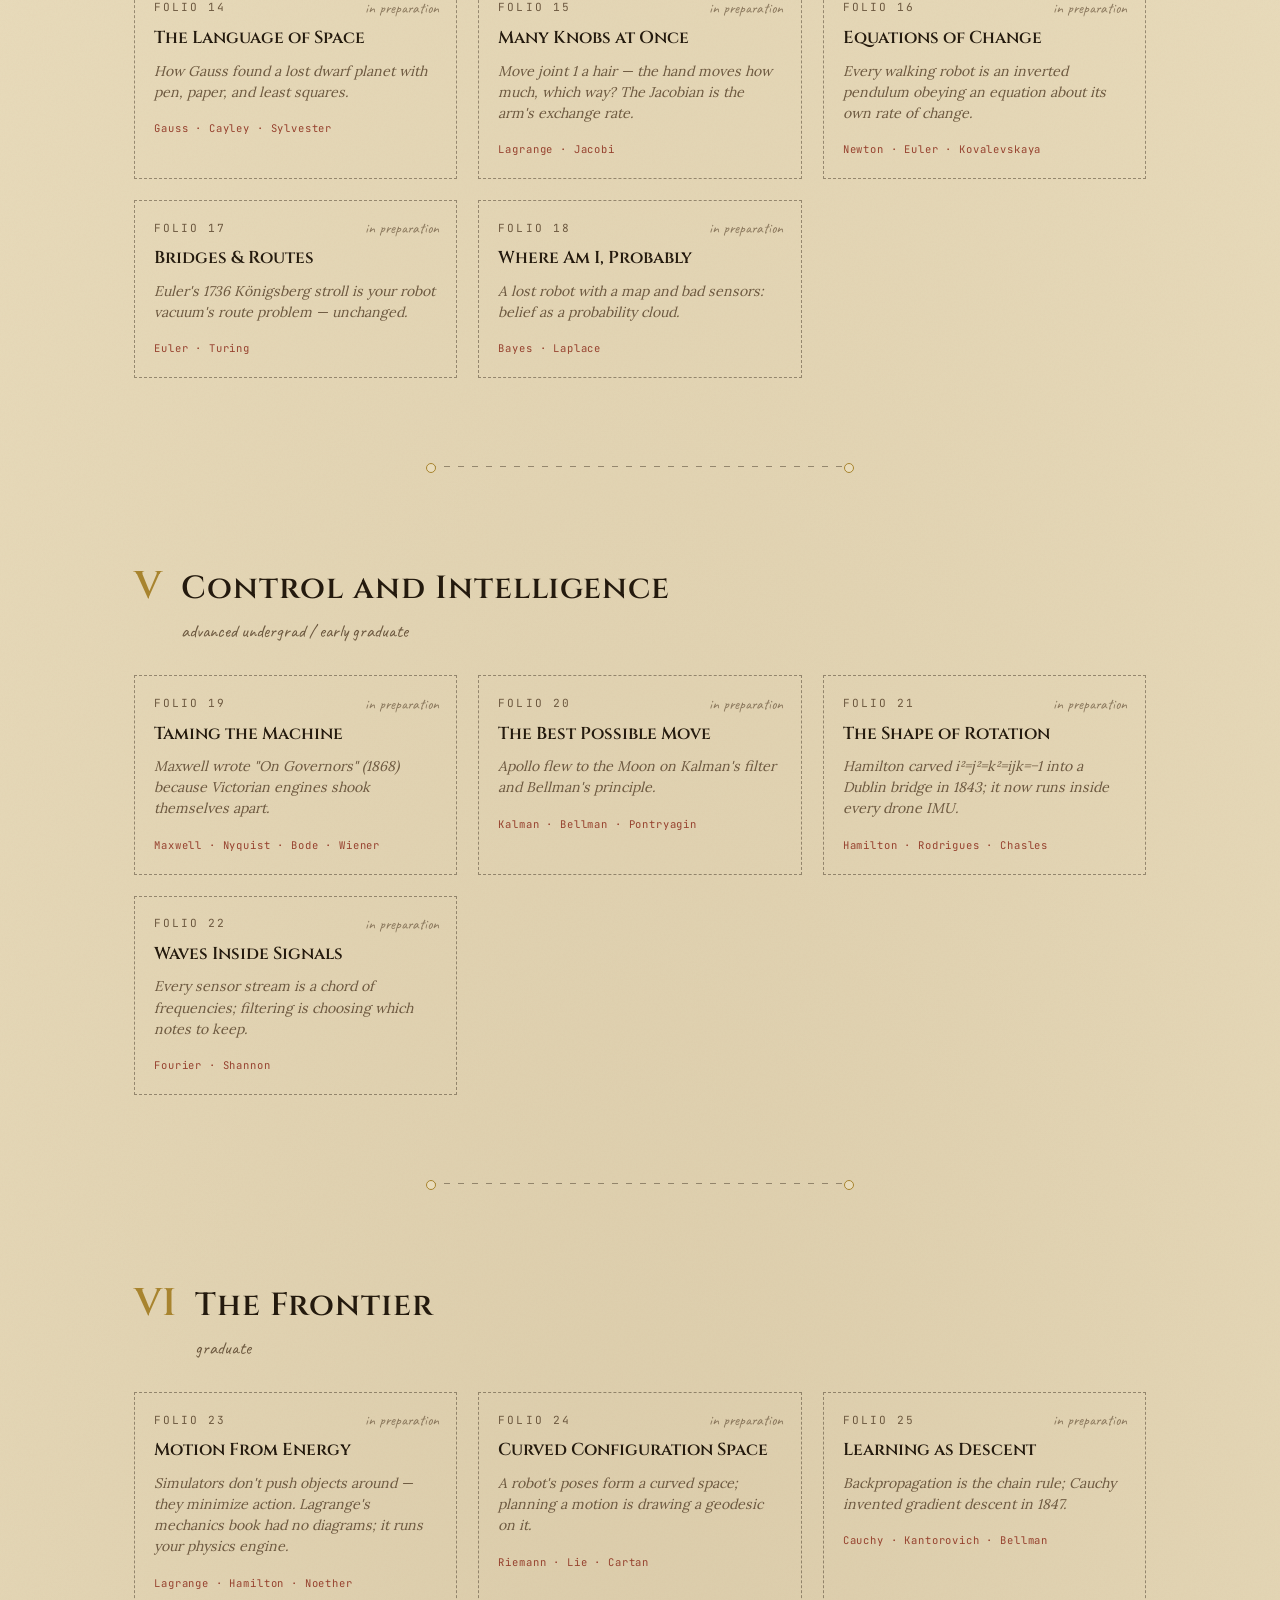
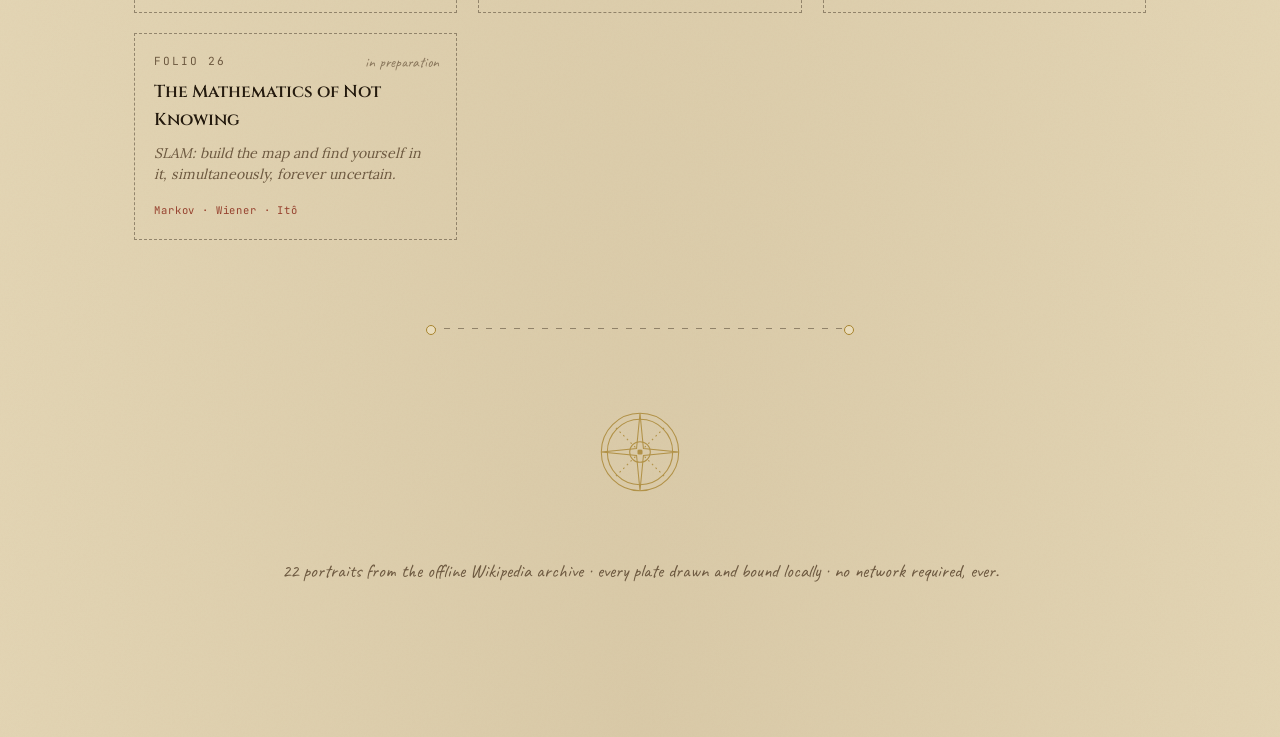
==== commit 19774128: "Complete Stage III — Folios 09-13; robust ResizeObserver canvas sizing Arrows of Motion (Hamilton, G" ====
--- a/index.html
+++ b/index.html
@@ -87,11 +87,11 @@
     { n: 8, t: 'Trusting a Noisy Sensor', h: 'Ten ultrasonic pings, ten different answers. Which is true?', g: 'Gauss · Pascal · Fermat', href: 'units/trusting-a-noisy-sensor.html' },
   ]},
   { num: 'III', name: 'Describing Motion Exactly', band: 'late high school', units: [
-    { n: 9, t: 'Arrows of Motion', h: 'Wind pushes the drone one way, its rotors another. What actually happens?', g: 'Hamilton · Grassmann' },
-    { n: 10, t: 'The Rotation Machine', h: 'The camera sees "left"; the world says "north-west." Convert.', g: 'Cayley · Gauss' },
-    { n: 11, t: 'The Speed of Speed', h: 'The encoder gives position. The controller needs velocity — right now.', g: 'Newton · Leibniz' },
-    { n: 12, t: 'Adding Up Motion', h: 'No GPS indoors: integrate wheel speed to know where you are — and watch error grow.', g: 'Leibniz · Riemann' },
-    { n: 13, t: 'Numbers That Rotate', h: 'Multiplying by i turns you 90°. Rotation is arithmetic.', g: 'Euler · Argand · Hamilton' },
+    { n: 9, t: 'Arrows of Motion', h: 'Wind pushes the drone one way, its rotors another. What actually happens?', g: 'Hamilton · Grassmann', href: 'units/arrows-of-motion.html' },
+    { n: 10, t: 'The Rotation Machine', h: 'The camera sees "left"; the world says "north-west." Convert.', g: 'Euler · Cayley', href: 'units/the-rotation-machine.html' },
+    { n: 11, t: 'The Speed of Speed', h: 'The encoder gives position. The controller needs velocity — right now.', g: 'Newton · Leibniz', href: 'units/the-speed-of-speed.html' },
+    { n: 12, t: 'Adding Up Motion', h: 'No GPS indoors: integrate wheel speed to know where you are — and watch error grow.', g: 'Leibniz · Riemann', href: 'units/adding-up-motion.html' },
+    { n: 13, t: 'Numbers That Rotate', h: 'Multiplying by i turns you 90°. Rotation is arithmetic.', g: 'Argand · Euler · Hamilton', href: 'units/numbers-that-rotate.html' },
   ]},
   { num: 'IV', name: "The Robot's Bloodstream", band: 'undergraduate core', units: [
     { n: 14, t: 'The Language of Space', h: 'How Gauss found a lost dwarf planet with pen, paper, and least squares.', g: 'Gauss · Cayley · Sylvester' },
